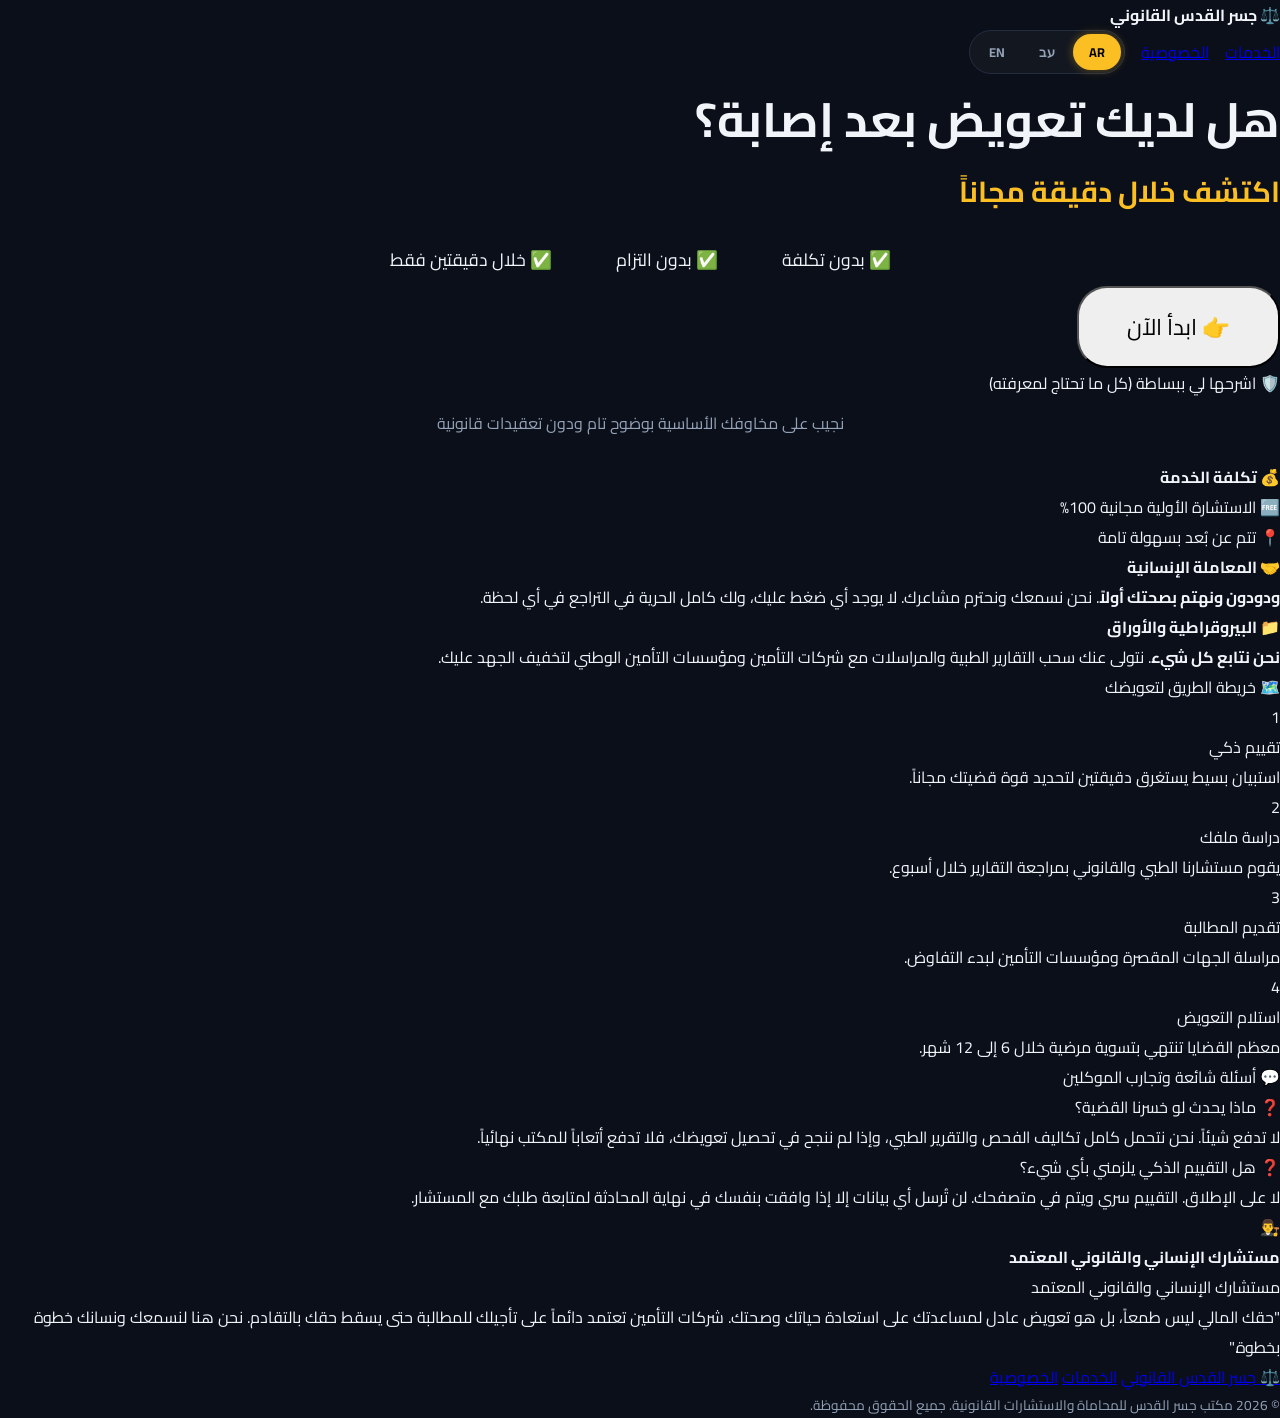
==== client_intake.html @ dfe9c5a7 "first commit" ====
<!DOCTYPE html>
<html lang="ar" dir="rtl">
<head>
    <meta charset="UTF-8">
    <meta name="viewport" content="width=device-width, initial-scale=1.0">
    <meta name="google" content="notranslate">
    <title>جسر القدس القانوني - استشارة أولية عن بعد</title>
    <link rel="stylesheet" href="src/styles/main.css">
    <link rel="stylesheet" href="src/styles/chat.css">
    <link rel="stylesheet" href="src/styles/notification.css">
</head>
<body>

    <!-- Landing Page (Public Website) -->
    <div id="landingPage" class="landing-page">
        <!-- Top Navbar -->
        <nav class="navbar">
            <div class="logo" id="logoLink" style="cursor: pointer; font-weight: 700;">⚖️ جسر القدس القانوني</div>
            <div class="nav-links" style="display: flex; align-items: center; gap: 16px;">
                <a href="#" id="linkServices">الخدمات</a>
                <a href="#" id="linkPrivacy">الخصوصية</a>
                <div class="lang-switcher-capsule" id="langSelectorLanding">
                    <button class="lang-btn" data-lang="ar">AR</button>
                    <button class="lang-btn" data-lang="he">עב</button>
                    <button class="lang-btn" data-lang="en">EN</button>
                </div>
            </div>
        </nav>

        <!-- Hero Section -->
        <header class="hero-section">
            <h1 class="hero-title" id="heroTitle" style="font-size: 3rem;">هل لديك تعويض بعد إصابة؟</h1>
            <p class="hero-subtitle" id="heroSubtitle" style="font-size: 1.8rem; color: var(--accent-gold); font-weight: 700;">اكتشف خلال دقيقة مجاناً</p>
            
            <div class="trust-badges" style="display: flex; flex-direction: row; justify-content: center; gap: 16px; margin-top: 15px; flex-wrap: wrap;">
                <span class="trust-badge" id="badge1" style="font-size: 1.1rem; padding: 10px 24px;">✅ بدون تكلفة</span>
                <span class="trust-badge" id="badge2" style="font-size: 1.1rem; padding: 10px 24px;">✅ بدون التزام</span>
                <span class="trust-badge" id="badge3" style="font-size: 1.1rem; padding: 10px 24px;">✅ خلال دقيقتين فقط</span>
            </div>

            <button class="btn-hero-cta" id="startBtn" style="font-size: 1.4rem; padding: 18px 48px; border-radius: 30px;">👉 ابدأ الآن</button>
        </header>

        <!-- Explain it Simply Section (اشرحها لي ببساطة) -->
        <section class="simple-explain-section">
            <div class="roadmap-title" id="explainTitle" style="margin-bottom: 10px;">🛡️ اشرحها لي ببساطة (كل ما تحتاج لمعرفته)</div>
            <p id="explainSub" style="text-align: center; color: var(--text-secondary); margin-bottom: 24px;">نجيب على مخاوفك الأساسية بوضوح تام ودون تعقيدات قانونية</p>
            <div class="simple-explain-container">
                <div class="simple-explain-card">
                    <h4 id="costTitle">💰 تكلفة الخدمة</h4>
                    <p id="costText">🆓 الاستشارة الأولية مجانية 100%<br>📍 تتم عن بُعد بسهولة تامة</p>
                </div>
                <div class="simple-explain-card">
                    <h4 id="humanTitle">🤝 المعاملة الإنسانية</h4>
                    <p id="humanText"><strong>ودودون ونهتم بصحتك أولاً</strong>. نحن نسمعك ونحترم مشاعرك. لا يوجد أي ضغط عليك، ولك كامل الحرية في التراجع في أي لحظة.</p>
                </div>
                <div class="simple-explain-card">
                    <h4 id="paperTitle">📁 البيروقراطية والأوراق</h4>
                    <p id="paperText"><strong>نحن نتابع كل شيء</strong>. نتولى عنك سحب التقارير الطبية والمراسلات مع شركات التأمين ومؤسسات التأمين الوطني لتخفيف الجهد عليك.</p>
                </div>
            </div>
        </section>

        <!-- Visual Timeline Roadmap -->
        <section class="roadmap-section">
            <div class="roadmap-title" id="roadmapSectionTitle">🗺️ خريطة الطريق لتعويضك</div>
            <div class="roadmap-timeline">
                <div class="roadmap-step active">
                    <div class="step-number">1</div>
                    <div class="step-label" id="step1Label">تقييم ذكي</div>
                    <div class="step-desc" id="step1Desc">استبيان بسيط يستغرق دقيقتين لتحديد قوة قضيتك مجاناً.</div>
                </div>
                <div class="roadmap-step">
                    <div class="step-number">2</div>
                    <div class="step-label" id="step2Label">دراسة ملفك</div>
                    <div class="step-desc" id="step2Desc">يقوم مستشارنا الطبي والقانوني بمراجعة التقارير خلال أسبوع.</div>
                </div>
                <div class="roadmap-step">
                    <div class="step-number">3</div>
                    <div class="step-label" id="step3Label">تقديم المطالبة</div>
                    <div class="step-desc" id="step3Desc">مراسلة الجهات المقصرة ومؤسسات التأمين لبدء التفاوض.</div>
                </div>
                <div class="roadmap-step">
                    <div class="step-number">4</div>
                    <div class="step-label" id="step4Label">استلام التعويض</div>
                    <div class="step-desc" id="step4Desc">معظم القضايا تنتهي بتسوية مرضية خلال 6 إلى 12 شهر.</div>
                </div>
            </div>
        </section>

        <!-- Trust FAQs & Reviews -->
        <section class="faq-section">
            <div class="roadmap-title" id="faqTitle">💬 الأسئلة الشائعة وتجارب الموكلين</div>
            <div class="faq-grid">
                <div class="faq-card">
                    <div class="faq-question" id="faq1Q">❓ ماذا يحدث لو خسرنا المطالبة بالتعويض؟</div>
                    <div class="faq-answer" id="faq1A">لا تدفع أي شيء. نحن نتحمل كامل أتعاب المتابعة والبحث، وإذا لم ننجح في تحصيل التعويض، فلن تدفع أي أتعاب للمكتب نهائياً.</div>
                </div>
                <div class="faq-card">
                    <div class="faq-question" id="faq2Q">❓ هل التقييم الذكي يلزمني بأي شيء؟</div>
                    <div class="faq-answer" id="faq2A">أبداً. التقييم سري تماماً ويتم على متصفحك. لن تتم مشاركة أي معلومة إلا إذا اخترت بنفسك في نهاية المطاف إرسالها ومتابعة العمل معنا.</div>
                </div>
            </div>

            <!-- Lawyer Bio / Human Safety card -->
            <div class="lawyer-bio-card">
                <div class="lawyer-avatar">👨‍⚖️</div>
                <div class="lawyer-info">
                    <h4 id="bioTitle">مكتب جسر القدس القانوني</h4>
                    <div class="title" id="bioSubtitle">مستشارك الإنساني والقانوني المعتمد</div>
                    <p class="lawyer-quote" id="bioQuote">"حقك المالي ليس طمعاً، بل هو تعويض عادل لمساعدتك على استعادة حياتك وصحتك. شركات التأمين تعتمد دائماً على تأجيلك للمطالبة حتى يسقط حقك بالتقادم. نحن هنا لنسمعك ونسانك خطوة بخطوة."</p>
                </div>
            </div>
        </section>

        <!-- Landing Page Footer -->
        <footer class="landing-footer">
            <div class="footer-links">
                <a href="#" id="footerLogo">⚖️ جسر القدس القانوني</a>
                <a href="#" id="footerServices">الخدمات</a>
                <a href="#" id="footerPrivacy">الخصوصية</a>
            </div>
            <p style="color: var(--text-secondary); font-size: 0.85rem;" id="footerCopyright">© 2026 مكتب جسر القدس للمحاماة والاستشارات القانونية. جميع الحقوق محفوظة.</p>
        </footer>
    </div>

    <!-- Chat App Container (Hidden by default) -->
    <div id="chatApp" class="chat-app" style="display: none;">
        <div class="app-container">
            <!-- Header -->
            <header class="app-header">
                <button class="btn-back" id="backToHomeBtn">⬅️ رجوع</button>
                <div class="brand-title" id="chatBrandTitle">
                    ⚖️ جسر القدس
                </div>
                <div style="display: flex; align-items: center; gap: 8px;">
                    <span class="badge" id="chatBadge">استشارة أولية مجانية</span>
                </div>
            </header>

            <!-- Progress Bar Tracker -->
            <div style="padding: 0 24px;">
                <div class="progress-container">
                    <div class="progress-bar-fill" id="progressBarFill"></div>
                </div>
            </div>

            <!-- Chat Area -->
            <main class="chat-area" id="chatArea">
                <!-- Messages will be dynamically added here by client_intake.js -->
            </main>

            <!-- Footer / Input Actions Area -->
            <footer class="app-footer" id="appFooter">
                <!-- Dynamic choice buttons and inputs will appear here -->
            </footer>
        </div>
    </div>

    <!-- Services Modal -->
    <div class="modal-overlay" id="servicesModal">
        <div class="modal-content">
            <button class="close-btn" id="closeServicesBtn">&times;</button>
            <h2 style="color: var(--accent-gold); margin-bottom: 20px; font-size: 1.5rem;" id="servicesModalTitle">⚖️ خدمات مكتب القدس للمحاماة</h2>
            <div style="line-height: 1.6; font-size: 0.95rem; display: flex; flex-direction: column; gap: 12px; color: var(--text-primary);" id="servicesModalContent">
                <p>📍 **مكتب رسمي معتمد في مدينة القدس** يقدم خدمات الدفاع والمطالبة القانونية لشرائح المجتمع المقدسي:</p>
                <p>🔹 **حوادث السير والطرق:** تحصيل أقصى تعويضات مالية ممكنة للمصابين طبقاً لقانون التعويضات.</p>
                <p>🔹 **إصابات العمل بالمصانع والورش:** مراجعة القضايا أمام مؤسسة التأمين الوطني (بيطוח לאומי) وتثبيت نسب العجز الطبي.</p>
                <p>🔹 **الاستشارات الطبية-القانونية:** مراجعة التقارير الطبية للموكلين عبر أطباء المكتب المعتمدين لتجهيز ملف دعوى متكامل وقوي.</p>
            </div>
        </div>
    </div>

    <!-- Privacy Modal -->
    <div class="modal-overlay" id="privacyModal">
        <div class="modal-content">
            <button class="close-btn" id="closePrivacyBtn">&times;</button>
            <h2 style="color: var(--accent-gold); margin-bottom: 20px; font-size: 1.5rem;" id="privacyModalTitle">🔒 التزام السرية وحماية الخصوصية</h2>
            <div style="line-height: 1.6; font-size: 0.95rem; display: flex; flex-direction: column; gap: 12px; color: var(--text-primary);" id="privacyModalContent">
                <p>نحن في مكتب القدس نلتزم بأعلى درجات السرية المهنية لحماية حقوق موكلينا المصابين:</p>
                <p>🔐 **حفظ البيانات محلياً:** إجاباتك وتعليقاتك أثناء المحادثة تُخزن مؤقتاً وبشكل آمن على متصفحك وجهازك فقط.</p>
                <p>🛡️ **التحكم المطلق لك:** لن يتم إرسال أي معلومة أو ملف للمكتب بدون ضغطك الصريح على زر الموافقة في نهاية الدردشة.</p>
                <p>❌ **حق تدمير البيانات:** إذا اخترت عدم إرسال الطلب وإغلاق الشات، يتم مسح وتدمير كافة بيانات الجلسة فوراً دون الإبقاء على أي أثر لها.</p>
            </div>
        </div>
    </div>

    <script type="module" src="src/js/client_app.js?v=1.0.0"></script>
</body>
</html>
---- src/styles/main.css ----
@import url('https://fonts.googleapis.com/css2?family=Cairo:wght@300;400;600;700&family=Outfit:wght@300;400;600;700&display=swap');

:root {
    --bg-dark: #0b0f19;
    --card-bg: #151c2c;
    --card-border: #232d42;
    --text-primary: #f1f5f9;
    --text-secondary: #94a3b8;
    --accent-gold: #fbbf24;
    --accent-hover: #f59e0b;
    --chat-user-bg: #2563eb;
    --chat-bot-bg: #1e293b;
    --shadow-sm: 0 2px 8px rgba(0, 0, 0, 0.15);
    --shadow-md: 0 8px 24px rgba(0, 0, 0, 0.3);
}

* {
    box-sizing: border-box;
    margin: 0;
    padding: 0;
    font-family: 'Cairo', 'Outfit', sans-serif;
}

body {
    background-color: var(--bg-dark);
    color: var(--text-primary);
    min-height: 100vh;
}

/* Scrollbars */
::-webkit-scrollbar {
    width: 6px;
    height: 6px;
}
::-webkit-scrollbar-track {
    background: var(--bg-dark);
}
::-webkit-scrollbar-thumb {
    background: var(--card-border);
    border-radius: 4px;
}
::-webkit-scrollbar-thumb:hover {
    background: var(--accent-gold);
}

/* Main Container */
.app-container {
    width: 100%;
    max-width: 600px;
    height: 90vh;
    display: flex;
    flex-direction: column;
    background-color: var(--card-bg);
    border: 1px solid var(--card-border);
    border-radius: 16px;
    box-shadow: var(--shadow-md);
    overflow: hidden;
}

.app-header {
    background-color: var(--card-bg);
    border-bottom: 1px solid var(--card-border);
    padding: 16px 24px;
    display: flex;
    align-items: center;
    justify-content: space-between;
}

.brand-title {
    font-size: 1.25rem;
    font-weight: 700;
    color: var(--text-primary);
    display: flex;
    align-items: center;
    gap: 8px;
}

.brand-subtitle {
    font-size: 0.8rem;
    color: var(--accent-gold);
    font-weight: 600;
}

/* Forms controls */
.form-control {
    background-color: rgba(255, 255, 255, 0.02);
    border: 1px solid var(--card-border);
    color: var(--text-primary);
    padding: 12px 16px;
    border-radius: 8px;
    font-size: 0.95rem;
    outline: none;
    transition: all 0.2s;
}

.form-control:focus {
    border-color: var(--accent-gold);
    background-color: rgba(255, 255, 255, 0.04);
}

.btn-primary {
    background: var(--accent-gold);
    color: #000;
    border: none;
    padding: 12px 24px;
    font-weight: 700;
    border-radius: 8px;
    cursor: pointer;
    font-size: 0.95rem;
    transition: all 0.2s;
    display: flex;
    align-items: center;
    justify-content: center;
    gap: 8px;
}

.btn-primary:hover {
    background: var(--accent-hover);
    box-shadow: 0 0 14px rgba(251, 191, 36, 0.45);
}

.btn-primary:disabled {
    opacity: 0.5;
    cursor: not-allowed;
}

/* Modals overlays */
.modal-overlay {
    position: fixed;
    top: 0;
    left: 0;
    width: 100vw;
    height: 100vh;
    background-color: rgba(11, 15, 25, 0.85);
    backdrop-filter: blur(8px);
    display: flex;
    justify-content: center;
    align-items: center;
    opacity: 0;
    pointer-events: none;
    z-index: 1000;
    transition: opacity 0.3s ease;
}

.modal-overlay.active {
    opacity: 1;
    pointer-events: all;
}

.modal-content {
    background-color: var(--card-bg);
    border: 1px solid var(--card-border);
    border-radius: 16px;
    padding: 32px;
    max-width: 600px;
    width: 90%;
    max-height: 85vh;
    overflow-y: auto;
    position: relative;
    box-shadow: var(--shadow-md);
    animation: scaleUp 0.3s cubic-bezier(0.34, 1.56, 0.64, 1);
}

@keyframes scaleUp {
    from { transform: scale(0.9); }
    to { transform: scale(1); }
}

.close-btn {
    position: absolute;
    top: 16px;
    right: 16px;
    background: none;
    border: none;
    color: var(--text-secondary);
    font-size: 1.5rem;
    cursor: pointer;
    transition: color 0.2s;
}

.close-btn:hover {
    color: #ef4444;
}

/* Dashboard Layout */
.dashboard-layout {
    display: flex;
    min-height: 100vh;
}

.sidebar {
    width: 280px;
    background-color: var(--card-bg);
    border-left: 1px solid var(--card-border);
    border-right: 1px solid var(--card-border);
    padding: 32px 24px;
    display: flex;
    flex-direction: column;
    justify-content: space-between;
}

.sidebar-title {
    font-size: 1.5rem;
    font-weight: 700;
    color: var(--text-primary);
    margin-bottom: 32px;
    display: flex;
    align-items: center;
    gap: 8px;
}

.sidebar-nav {
    display: flex;
    flex-direction: column;
    gap: 12px;
}

.nav-item {
    color: var(--text-secondary);
    text-decoration: none;
    padding: 12px 16px;
    border-radius: 8px;
    font-weight: 600;
    transition: all 0.2s;
    display: flex;
    align-items: center;
    justify-content: space-between;
}

.nav-item:hover, .nav-item.active {
    color: var(--accent-gold);
    background-color: rgba(251, 191, 36, 0.05);
}

.main-content {
    flex: 1;
    padding: 48px;
    overflow-y: auto;
}

.dashboard-title {
    font-size: 2rem;
    font-weight: 700;
    margin-bottom: 32px;
}

/* Table styling */
.table-container {
    width: 100%;
    overflow-x: auto;
    background-color: var(--card-bg);
    border: 1px solid var(--card-border);
    border-radius: 12px;
    box-shadow: var(--shadow-sm);
}

.leads-table {
    width: 100%;
    border-collapse: collapse;
    text-align: right;
}

.leads-table th, .leads-table td {
    padding: 16px 24px;
    border-bottom: 1px solid var(--card-border);
}

.leads-table th {
    background-color: rgba(255, 255, 255, 0.01);
    color: var(--text-secondary);
    font-weight: 600;
}

.leads-table tr:hover {
    background-color: rgba(255, 255, 255, 0.01);
}

.btn-table-action {
    background: transparent;
    border: 1px solid var(--accent-gold);
    color: var(--accent-gold) !important;
    padding: 6px 14px;
    border-radius: 6px;
    cursor: pointer;
    font-weight: 600;
    font-size: 0.85rem;
    transition: all 0.2s;
}

.btn-table-action:hover {
    background: var(--accent-gold);
    color: #000 !important;
}

.feature-card {
    background: var(--card-bg);
    border: 1px solid var(--card-border);
    border-radius: 16px;
    padding: 30px;
}

/* Language Swapper Capsule */
.lang-switcher-capsule {
    display: flex;
    background: rgba(255, 255, 255, 0.03);
    border: 1px solid var(--card-border);
    border-radius: 30px;
    padding: 3px;
    gap: 2px;
}

.lang-btn {
    background: transparent;
    border: none;
    color: var(--text-secondary);
    padding: 6px 16px;
    border-radius: 20px;
    cursor: pointer;
    font-weight: 700;
    font-size: 0.8rem;
    transition: all 0.2s;
}

.lang-btn:hover {
    color: var(--text-primary);
    background: rgba(255, 255, 255, 0.02);
}

.lang-btn.active {
    background: var(--accent-gold);
    color: #000 !important;
    box-shadow: 0 0 10px rgba(251, 191, 36, 0.35);
}
---- src/styles/chat.css ----
/* Chat Area & Messages Layout */
.chat-area {
    flex: 1;
    padding: 24px;
    overflow-y: auto;
    display: flex;
    flex-direction: column;
    gap: 16px;
}

.message {
    max-width: 85%;
    display: flex;
    flex-direction: column;
    gap: 6px;
    animation: fadeInMsg 0.3s ease-out;
}

@keyframes fadeInMsg {
    from { opacity: 0; transform: translateY(10px); }
    to { opacity: 1; transform: translateY(0); }
}

.message.bot {
    align-self: flex-start;
}

.message.user {
    align-self: flex-end;
}

.msg-bubble {
    padding: 12px 16px;
    border-radius: 14px;
    font-size: 0.95rem;
    line-height: 1.6;
}

.bot .msg-bubble {
    background-color: var(--chat-bot-bg);
    border: 1px solid var(--card-border);
    color: var(--text-primary);
    border-top-right-radius: 2px;
}

.user .msg-bubble {
    background-color: var(--chat-user-bg);
    color: var(--text-primary);
    border-top-left-radius: 2px;
}

.msg-time {
    font-size: 0.7rem;
    color: var(--text-secondary);
    align-self: flex-end;
    margin-top: 2px;
}

/* Choice Buttons */
.choices-container {
    display: flex;
    flex-wrap: wrap;
    gap: 10px;
    margin-top: 8px;
    width: 100%;
}

.btn-choice {
    background-color: rgba(255, 255, 255, 0.03);
    border: 1px solid var(--card-border);
    color: var(--text-primary);
    padding: 12px 20px;
    border-radius: 10px;
    cursor: pointer;
    font-size: 0.9rem;
    font-weight: 600;
    transition: all 0.25s ease;
    text-align: inherit;
}

.btn-choice:hover {
    border-color: var(--accent-gold);
    background-color: rgba(251, 191, 36, 0.05);
    transform: translateY(-2px);
}

.btn-choice:disabled {
    opacity: 0.6;
    cursor: not-allowed;
    transform: none;
}

.btn-choice.active {
    background-color: var(--accent-gold);
    color: #000000 !important;
    border-color: var(--accent-gold);
}

/* Summary Box inside Intake */
.summary-box {
    background-color: rgba(255, 255, 255, 0.02);
    border: 1px dashed var(--accent-gold);
    border-radius: 12px;
    padding: 16px;
    margin-top: 10px;
    display: flex;
    flex-direction: column;
    gap: 10px;
}

.summary-title {
    font-weight: 700;
    color: var(--accent-gold);
    font-size: 1rem;
    border-bottom: 1px solid rgba(197, 168, 128, 0.2);
    padding-bottom: 8px;
}

.summary-item {
    font-size: 0.9rem;
    color: var(--text-primary);
    display: flex;
    gap: 8px;
}

.summary-item strong {
    color: var(--text-secondary);
}

/* Form Container inside Chat Footer */
.intake-form {
    display: flex;
    flex-direction: column;
    gap: 12px;
    width: 100%;
}

.app-footer {
    background-color: var(--card-bg);
    border-top: 1px solid var(--card-border);
    padding: 16px 24px;
    display: flex;
    align-items: center;
}

/* Microphone Speech trigger button */
.btn-mic {
    transition: all 0.2s;
}
.btn-mic:hover {
    transform: scale(1.1);
    box-shadow: 0 0 10px rgba(239, 68, 68, 0.4);
}

/* Progress Bar */
.progress-bar-container {
    width: 100%;
    height: 4px;
    background-color: var(--card-border);
}

.progress-bar-fill {
    height: 100%;
    width: 0%;
    background: var(--accent-gold);
    box-shadow: 0 0 8px var(--accent-gold);
    transition: width 0.4s ease-out;
}
---- src/styles/notification.css ----
/* Confetti Canvas & Success Celebration Overlay */
.celebration-canvas {
    position: fixed;
    top: 0;
    left: 0;
    width: 100vw;
    height: 100vh;
    z-index: 99998;
    pointer-events: none;
}

.success-celebration-toast {
    position: fixed;
    top: 50%;
    left: 50%;
    transform: translate(-50%, -50%) scale(0.9);
    background: rgba(15, 23, 42, 0.95);
    border: 1px solid var(--accent-gold);
    box-shadow: 0 10px 40px rgba(0, 0, 0, 0.65), 0 0 24px rgba(251, 191, 36, 0.25);
    border-radius: 16px;
    padding: 28px 48px;
    color: var(--text-primary);
    font-size: 1.5rem;
    font-weight: 700;
    z-index: 99999;
    display: flex;
    flex-direction: column;
    align-items: center;
    gap: 16px;
    opacity: 0;
    transition: all 0.35s cubic-bezier(0.34, 1.56, 0.64, 1);
    pointer-events: none;
    backdrop-filter: blur(12px);
    border-left: 5px solid var(--accent-gold);
}

.success-celebration-toast.show {
    opacity: 1;
    transform: translate(-50%, -50%) scale(1);
}

/* Red Count badge next to Leads sidebar navigation */
.leads-count-badge {
    background-color: #ef4444;
    color: white !important;
    font-size: 0.75rem;
    font-weight: 700;
    padding: 2px 8px;
    border-radius: 20px;
    margin-right: 8px;
    margin-left: 8px;
    display: inline-block;
    min-width: 18px;
    text-align: center;
    box-shadow: 0 0 10px rgba(239, 68, 68, 0.65);
    border: 1px solid rgba(255, 255, 255, 0.1);
}

/* Animations */
@keyframes bounce {
    0% { transform: translateY(0); }
    100% { transform: translateY(-10px); }
}

@keyframes spin {
    to { transform: rotate(360deg); }
}

.spinner {
    display: inline-block;
    width: 12px;
    height: 12px;
    border: 2px solid var(--bg-dark);
    border-radius: 50%;
    border-top-color: transparent;
    animation: spin 0.6s linear infinite;
}
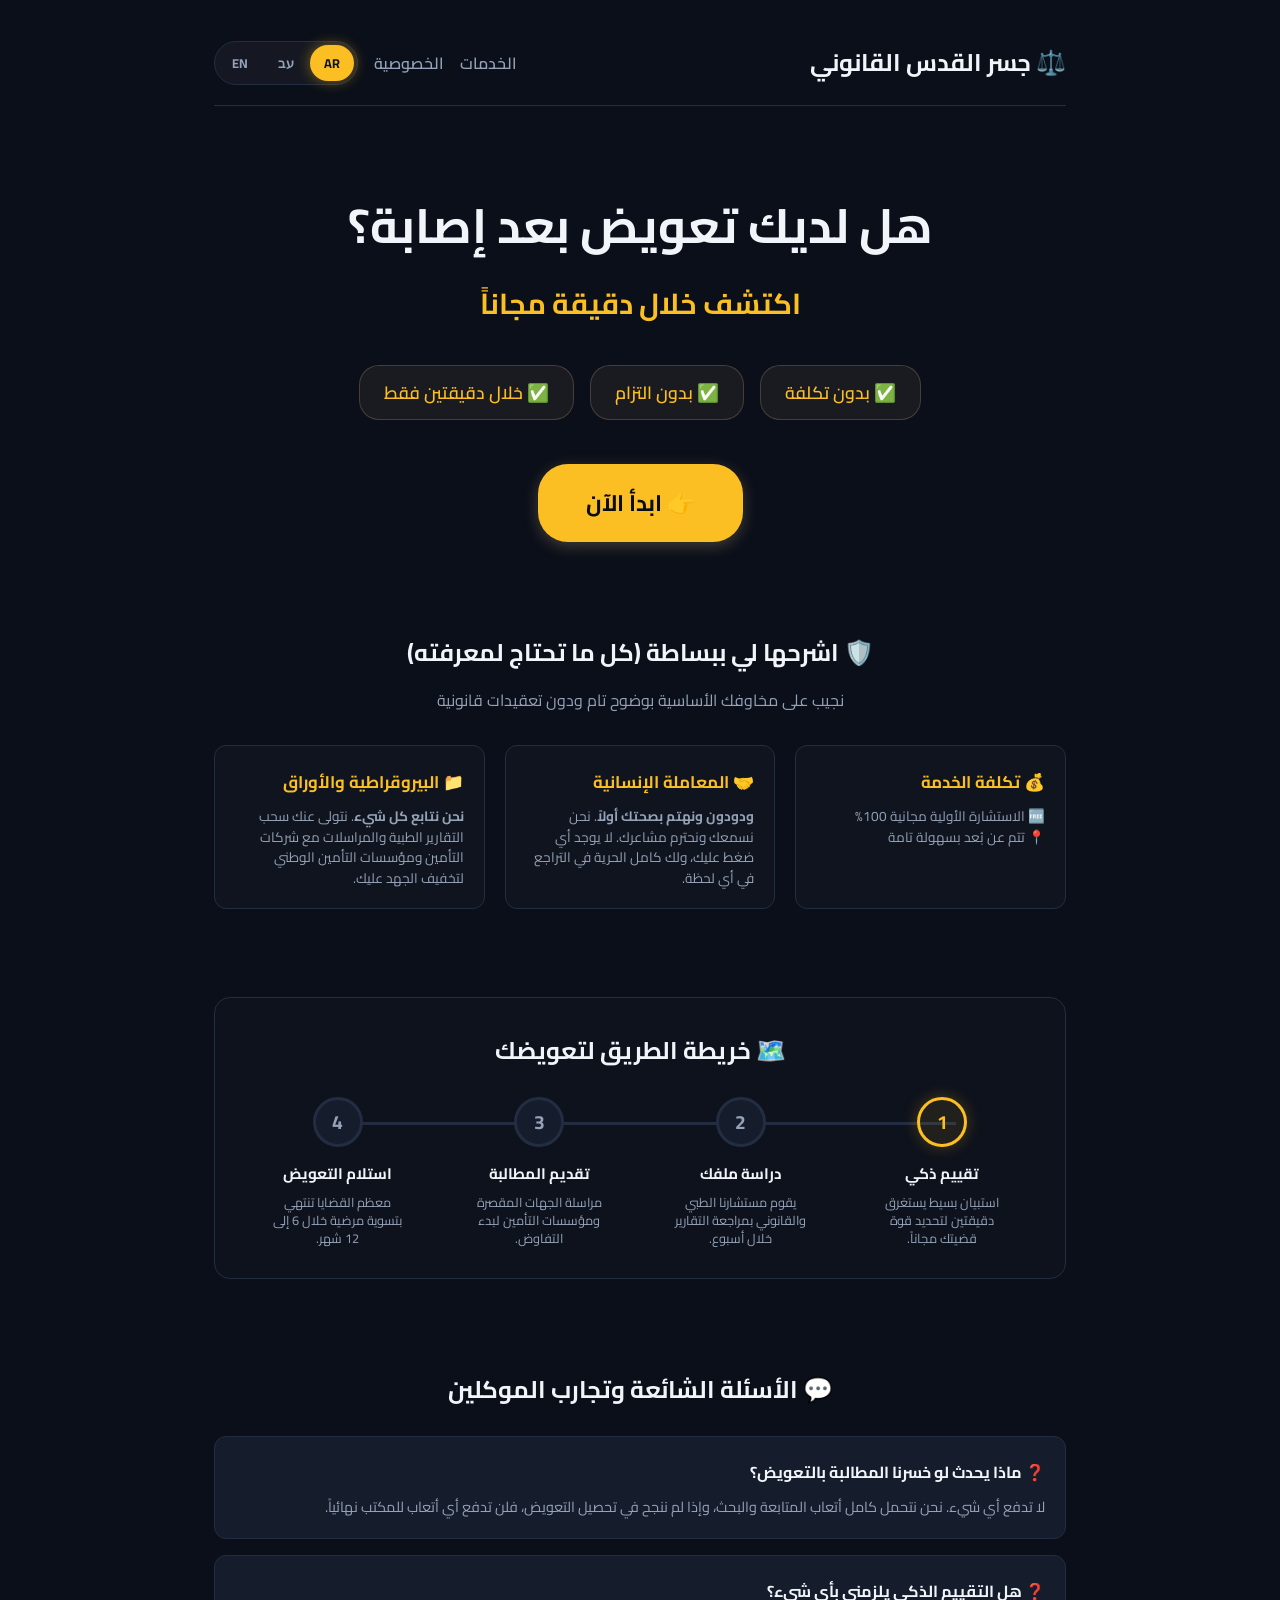
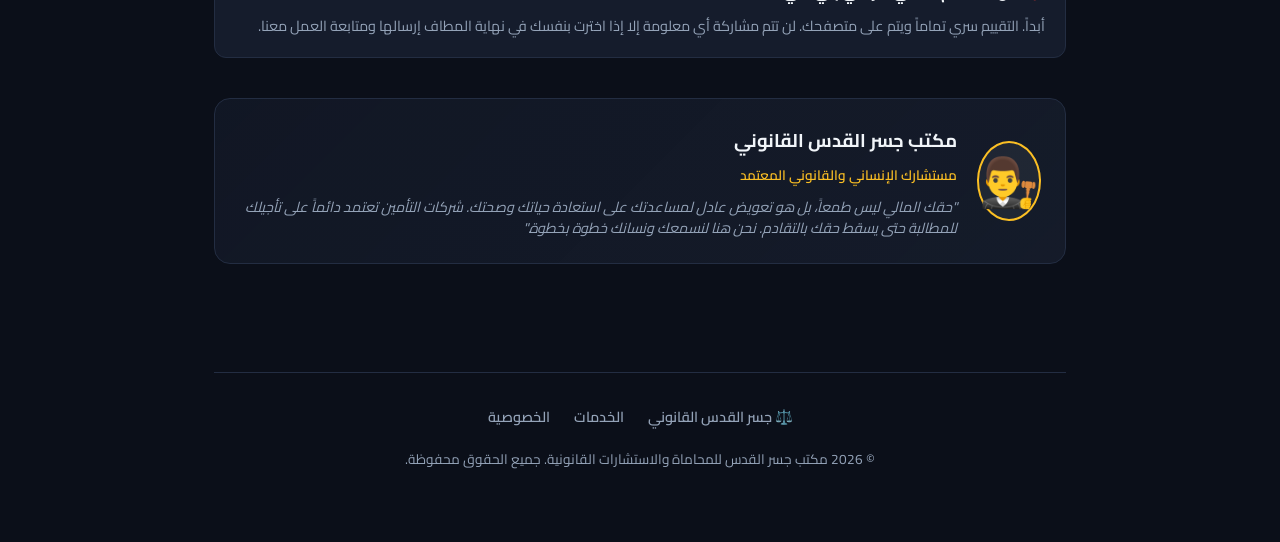
==== commit 6e6cd5cc: "Unified stable version of July 2 before new feature" ====
--- a/client_intake.html
+++ b/client_intake.html
@@ -5,9 +5,7 @@
     <meta name="viewport" content="width=device-width, initial-scale=1.0">
     <meta name="google" content="notranslate">
     <title>جسر القدس القانوني - استشارة أولية عن بعد</title>
-    <link rel="stylesheet" href="src/styles/main.css">
-    <link rel="stylesheet" href="src/styles/chat.css">
-    <link rel="stylesheet" href="src/styles/notification.css">
+    <link rel="stylesheet" href="styles.css?v=1.0.6">
 </head>
 <body>
 
@@ -93,8 +91,8 @@
             <div class="roadmap-title" id="faqTitle">💬 الأسئلة الشائعة وتجارب الموكلين</div>
             <div class="faq-grid">
                 <div class="faq-card">
-                    <div class="faq-question" id="faq1Q">❓ ماذا يحدث لو خسرنا المطالبة بالتعويض؟</div>
-                    <div class="faq-answer" id="faq1A">لا تدفع أي شيء. نحن نتحمل كامل أتعاب المتابعة والبحث، وإذا لم ننجح في تحصيل التعويض، فلن تدفع أي أتعاب للمكتب نهائياً.</div>
+                    <div class="faq-question" id="faq1Q">❓ كيف يتم تحديد قيمة التعويض المالي؟</div>
+                    <div class="faq-answer" id="faq1A">تعتمد القيمة على طبيعة الحادث، التقارير الطبية، ونسبة العجز المقدرة من الجهات المختصة مثل التأمين الوطني.</div>
                 </div>
                 <div class="faq-card">
                     <div class="faq-question" id="faq2Q">❓ هل التقييم الذكي يلزمني بأي شيء؟</div>
@@ -185,6 +183,6 @@
         </div>
     </div>
 
-    <script type="module" src="src/js/client_app.js?v=1.0.0"></script>
+    <script src="client_intake.js?v=1.0.6"></script>
 </body>
 </html>
--- a/styles.css
+++ b/styles.css
@@ -0,0 +1,1101 @@
+@import url('https://fonts.googleapis.com/css2?family=Cairo:wght@300;400;600;700&family=Outfit:wght@300;400;600;700&display=swap');
+
+:root {
+    --bg-dark: #0b0f19;
+    --card-bg: #151c2c;
+    --card-border: #232d42;
+    --text-primary: #f1f5f9;
+    --text-secondary: #94a3b8;
+    --accent-gold: #fbbf24;
+    --accent-hover: #f59e0b;
+    --chat-user-bg: #2563eb;
+    --chat-bot-bg: #1e293b;
+    --shadow-sm: 0 2px 8px rgba(0, 0, 0, 0.15);
+    --shadow-md: 0 8px 24px rgba(0, 0, 0, 0.3);
+}
+
+* {
+    box-sizing: border-box;
+    margin: 0;
+    padding: 0;
+    font-family: 'Cairo', 'Outfit', sans-serif;
+}
+
+body {
+    background-color: var(--bg-dark);
+    color: var(--text-primary);
+    min-height: 100vh;
+    display: flex;
+    justify-content: center;
+    align-items: center;
+}
+
+/* Container & Cards */
+.app-container {
+    width: 100%;
+    max-width: 600px;
+    height: 90vh;
+    display: flex;
+    flex-direction: column;
+    background-color: var(--card-bg);
+    border: 1px solid var(--card-border);
+    border-radius: 16px;
+    box-shadow: var(--shadow-md);
+    overflow: hidden;
+}
+
+/* Header */
+.app-header {
+    background-color: var(--card-bg);
+    border-bottom: 1px solid var(--card-border);
+    padding: 16px 24px;
+    display: flex;
+    align-items: center;
+    justify-content: space-between;
+}
+
+.brand-title {
+    font-size: 1.25rem;
+    font-weight: 700;
+    color: var(--text-primary);
+    display: flex;
+    align-items: center;
+    gap: 8px;
+}
+
+.brand-subtitle {
+    font-size: 0.8rem;
+    color: var(--accent-gold);
+    font-weight: 600;
+}
+
+.badge {
+    background-color: rgba(197, 168, 128, 0.15);
+    color: var(--accent-gold);
+    padding: 4px 10px;
+    border-radius: 12px;
+    font-size: 0.75rem;
+    font-weight: 600;
+    border: 1px solid rgba(197, 168, 128, 0.3);
+}
+
+/* Chat Area */
+.chat-area {
+    flex: 1;
+    padding: 24px;
+    overflow-y: auto;
+    display: flex;
+    flex-direction: column;
+    gap: 16px;
+}
+
+/* Message Bubbles */
+.message {
+    max-width: 80%;
+    display: flex;
+    flex-direction: column;
+    gap: 6px;
+    animation: fadeIn 0.3s ease-in-out;
+}
+
+.message.bot {
+    align-self: flex-start;
+}
+
+.message.user {
+    align-self: flex-end;
+}
+
+.msg-bubble {
+    padding: 12px 16px;
+    border-radius: 12px;
+    font-size: 0.95rem;
+    line-height: 1.6;
+}
+
+.bot .msg-bubble {
+    background-color: var(--chat-bot-bg);
+    border: 1px solid var(--card-border);
+    color: var(--text-primary);
+    border-top-right-radius: 2px;
+}
+
+.user .msg-bubble {
+    background-color: var(--chat-user-bg);
+    color: var(--text-primary);
+    border-top-left-radius: 2px;
+}
+
+.msg-time {
+    font-size: 0.7rem;
+    color: var(--text-secondary);
+    align-self: flex-end;
+}
+
+/* Choice Buttons */
+.choices-container {
+    display: flex;
+    flex-wrap: wrap;
+    gap: 10px;
+    margin-top: 8px;
+}
+
+.btn-choice {
+    background-color: rgba(255, 255, 255, 0.03);
+    border: 1px solid var(--card-border);
+    color: var(--text-primary);
+    padding: 10px 18px;
+    border-radius: 8px;
+    cursor: pointer;
+    font-size: 0.9rem;
+    font-weight: 600;
+    transition: all 0.2s ease;
+}
+
+.btn-choice:hover {
+    border-color: var(--accent-gold);
+    background-color: rgba(197, 168, 128, 0.05);
+}
+
+.btn-choice.active {
+    background-color: var(--accent-gold);
+    color: #000000;
+    border-color: var(--accent-gold);
+}
+
+/* Summary Box */
+.summary-box {
+    background-color: rgba(255, 255, 255, 0.02);
+    border: 1px dashed var(--accent-gold);
+    border-radius: 12px;
+    padding: 16px;
+    margin-top: 10px;
+    display: flex;
+    flex-direction: column;
+    gap: 10px;
+}
+
+.summary-title {
+    font-weight: 700;
+    color: var(--accent-gold);
+    font-size: 1rem;
+    border-bottom: 1px solid rgba(197, 168, 128, 0.2);
+    padding-bottom: 8px;
+}
+
+.summary-item {
+    font-size: 0.9rem;
+    color: var(--text-primary);
+    display: flex;
+    gap: 8px;
+}
+
+.summary-item strong {
+    color: var(--text-secondary);
+}
+
+/* Form Container inside Chat */
+.intake-form {
+    display: flex;
+    flex-direction: column;
+    gap: 12px;
+    margin-top: 8px;
+    width: 100%;
+}
+
+.form-group {
+    display: flex;
+    flex-direction: column;
+    gap: 6px;
+}
+
+.form-group label {
+    font-size: 0.85rem;
+    color: var(--text-secondary);
+}
+
+.form-control {
+    background-color: rgba(255, 255, 255, 0.03);
+    border: 1px solid var(--card-border);
+    color: var(--text-primary);
+    padding: 12px;
+    border-radius: 8px;
+    font-size: 0.95rem;
+}
+
+.form-control:focus {
+    outline: none;
+    border-color: var(--accent-gold);
+}
+
+/* Footer / Input Area */
+.app-footer {
+    padding: 16px 24px;
+    border-top: 1px solid var(--card-border);
+    display: flex;
+    flex-direction: column;
+    gap: 10px;
+    background-color: var(--card-bg);
+}
+
+.action-row {
+    display: flex;
+    gap: 10px;
+    justify-content: flex-end;
+}
+
+.btn-primary {
+    background-color: var(--accent-gold);
+    color: #000000;
+    border: none;
+    padding: 12px 24px;
+    border-radius: 8px;
+    font-weight: 700;
+    cursor: pointer;
+    transition: background-color 0.2s;
+}
+
+.btn-primary:hover {
+    background-color: var(--accent-hover);
+}
+
+.btn-secondary {
+    background-color: transparent;
+    border: 1px solid var(--card-border);
+    color: var(--text-secondary);
+    padding: 12px 24px;
+    border-radius: 8px;
+    font-weight: 700;
+    cursor: pointer;
+    transition: all 0.2s;
+}
+
+.btn-secondary:hover {
+    border-color: var(--accent-gold);
+    color: var(--text-primary);
+}
+
+/* File Upload Button */
+.upload-btn-wrapper {
+    position: relative;
+    overflow: hidden;
+    display: inline-block;
+}
+
+.btn-upload {
+    border: 1px dashed var(--card-border);
+    color: var(--text-secondary);
+    background-color: rgba(255, 255, 255, 0.01);
+    padding: 10px;
+    border-radius: 8px;
+    font-size: 0.85rem;
+    font-weight: bold;
+    cursor: pointer;
+    display: flex;
+    align-items: center;
+    gap: 6px;
+    justify-content: center;
+}
+
+.upload-btn-wrapper input[type=file] {
+    font-size: 100px;
+    position: absolute;
+    left: 0;
+    top: 0;
+    opacity: 0;
+}
+
+/* LAWYER DASHBOARD STYLES */
+.dashboard-layout {
+    width: 95vw;
+    max-width: 1200px;
+    height: 85vh;
+    display: flex;
+    background-color: var(--card-bg);
+    border: 1px solid var(--card-border);
+    border-radius: 16px;
+    box-shadow: var(--shadow-md);
+    overflow: hidden;
+}
+
+.sidebar {
+    width: 250px;
+    padding: 24px;
+    display: flex;
+    flex-direction: column;
+    gap: 20px;
+}
+
+[dir="rtl"] .sidebar {
+    border-left: 1px solid var(--card-border);
+    border-right: none;
+}
+
+[dir="ltr"] .sidebar {
+    border-right: 1px solid var(--card-border);
+    border-left: none;
+}
+
+.sidebar-title {
+    font-size: 1.3rem;
+    font-weight: 700;
+    color: var(--text-primary);
+    border-bottom: 1px solid var(--card-border);
+    padding-bottom: 12px;
+}
+
+.sidebar-nav {
+    display: flex;
+    flex-direction: column;
+    gap: 8px;
+}
+
+.nav-item {
+    padding: 12px;
+    border-radius: 8px;
+    color: var(--text-secondary);
+    text-decoration: none;
+    font-weight: 600;
+    transition: all 0.2s;
+    cursor: pointer;
+}
+
+.nav-item.active, .nav-item:hover {
+    background-color: rgba(197, 168, 128, 0.08);
+    color: var(--accent-gold);
+}
+
+.main-content {
+    flex: 1;
+    padding: 32px;
+    overflow-y: auto;
+    display: flex;
+    flex-direction: column;
+    gap: 24px;
+}
+
+.dashboard-title {
+    font-size: 1.75rem;
+    font-weight: 700;
+    color: var(--text-primary);
+}
+
+/* Table */
+.table-container {
+    width: 100%;
+    border-radius: 12px;
+    overflow: hidden;
+    border: 1px solid var(--card-border);
+}
+
+.leads-table {
+    width: 100%;
+    border-collapse: collapse;
+    font-size: 0.95rem;
+}
+
+[dir="rtl"] .leads-table {
+    text-align: right;
+}
+
+[dir="ltr"] .leads-table {
+    text-align: left;
+}
+
+.leads-table th {
+    background-color: rgba(255, 255, 255, 0.02);
+    color: var(--text-secondary);
+    padding: 16px;
+    font-weight: 600;
+    border-bottom: 1px solid var(--card-border);
+}
+
+.leads-table td {
+    padding: 16px;
+    border-bottom: 1px solid var(--card-border);
+    color: var(--text-primary);
+}
+
+.leads-table tr:hover {
+    background-color: rgba(255, 255, 255, 0.01);
+}
+
+.btn-table-action {
+    background-color: transparent;
+    border: 1px solid var(--accent-gold);
+    color: var(--accent-gold);
+    padding: 6px 12px;
+    border-radius: 6px;
+    font-size: 0.85rem;
+    font-weight: 600;
+    cursor: pointer;
+    transition: all 0.2s;
+}
+
+.btn-table-action:hover {
+    background-color: var(--accent-gold);
+    color: #000000;
+}
+
+/* Modal Popup */
+.modal-overlay {
+    position: fixed;
+    top: 0;
+    left: 0;
+    width: 100vw;
+    height: 100vh;
+    background-color: rgba(0, 0, 0, 0.7);
+    display: flex;
+    justify-content: center;
+    align-items: center;
+    z-index: 1000;
+    opacity: 0;
+    pointer-events: none;
+    transition: opacity 0.3s ease;
+}
+
+.modal-overlay.active {
+    opacity: 1;
+    pointer-events: auto;
+}
+
+.modal-content {
+    background-color: var(--card-bg);
+    border: 1px solid var(--card-border);
+    border-radius: 16px;
+    width: 90%;
+    max-width: 600px;
+    max-height: 85vh;
+    overflow-y: auto;
+    padding: 32px;
+    box-shadow: var(--shadow-md);
+    position: relative;
+    display: flex;
+    flex-direction: column;
+    gap: 20px;
+}
+
+.close-btn {
+    position: absolute;
+    top: 20px;
+    left: 20px;
+    background: transparent;
+    border: none;
+    color: var(--text-secondary);
+    font-size: 1.5rem;
+    cursor: pointer;
+}
+
+.close-btn:hover {
+    color: var(--text-primary);
+}
+
+.modal-header-title {
+    font-size: 1.5rem;
+    font-weight: 700;
+    border-bottom: 1px solid var(--card-border);
+    padding-bottom: 12px;
+}
+
+/* Animations */
+@keyframes fadeIn {
+    from { opacity: 0; transform: translateY(8px); }
+    to { opacity: 1; transform: translateY(0); }
+}
+
+/* ==========================================================================
+   Landing Page (Public Website) Styles
+   ========================================================================== */
+.landing-page {
+    width: 100%;
+    max-width: 900px;
+    margin: 0 auto;
+    padding: 40px 24px;
+    display: flex;
+    flex-direction: column;
+    gap: 48px;
+    animation: fadeIn 0.4s ease-in-out;
+}
+
+/* Navbar */
+.navbar {
+    display: flex;
+    justify-content: space-between;
+    align-items: center;
+    border-bottom: 1px solid var(--card-border);
+    padding-bottom: 20px;
+}
+
+.navbar .logo {
+    font-size: 1.5rem;
+    font-weight: 700;
+    color: var(--text-primary);
+    white-space: nowrap;
+}
+
+.navbar .nav-links {
+    display: flex;
+    gap: 24px;
+}
+
+.navbar .nav-links a {
+    color: var(--text-secondary);
+    text-decoration: none;
+    font-weight: 600;
+    transition: color 0.2s;
+}
+
+.navbar .nav-links a:hover {
+    color: var(--accent-gold);
+}
+
+/* Hero Section */
+.hero-section {
+    text-align: center;
+    display: flex;
+    flex-direction: column;
+    align-items: center;
+    gap: 24px;
+    padding: 40px 0;
+}
+
+.hero-title {
+    font-size: 2.5rem;
+    font-weight: 700;
+    color: var(--text-primary);
+    line-height: 1.3;
+}
+
+.hero-subtitle {
+    font-size: 1.2rem;
+    color: var(--text-secondary);
+    max-width: 650px;
+    line-height: 1.6;
+}
+
+.trust-badges {
+    display: flex;
+    flex-wrap: wrap;
+    justify-content: center;
+    gap: 16px;
+    margin-top: 10px;
+}
+
+.trust-badge {
+    background-color: rgba(197, 168, 128, 0.08);
+    border: 1px solid rgba(197, 168, 128, 0.25);
+    color: var(--accent-gold);
+    padding: 8px 16px;
+    border-radius: 20px;
+    font-size: 0.9rem;
+    font-weight: 600;
+}
+
+.btn-hero-cta {
+    background-color: var(--accent-gold);
+    color: #0a0d14;
+    border: none;
+    padding: 16px 36px;
+    font-size: 1.2rem;
+    font-weight: 700;
+    border-radius: 30px;
+    cursor: pointer;
+    margin-top: 20px;
+    box-shadow: 0 4px 15px rgba(197, 168, 128, 0.3);
+    transition: all 0.3s ease;
+}
+
+.btn-hero-cta:hover {
+    background-color: var(--accent-hover);
+    transform: translateY(-2px);
+    box-shadow: 0 6px 20px rgba(197, 168, 128, 0.4);
+}
+
+.btn-hero-cta:active {
+    transform: translateY(0);
+}
+
+/* Features Grid */
+.features-grid {
+    display: grid;
+    grid-template-columns: repeat(auto-fit, minmax(260px, 1fr));
+    gap: 24px;
+}
+
+.feature-card {
+    background-color: var(--card-bg);
+    border: 1px solid var(--card-border);
+    padding: 30px;
+    border-radius: 16px;
+    text-align: center;
+    display: flex;
+    flex-direction: column;
+    gap: 12px;
+    transition: transform 0.3s, border-color 0.3s;
+}
+
+.feature-card:hover {
+    transform: translateY(-5px);
+    border-color: rgba(197, 168, 128, 0.3);
+}
+
+.feature-icon {
+    font-size: 2.5rem;
+    margin-bottom: 8px;
+}
+
+.feature-card h3 {
+    font-size: 1.25rem;
+    font-weight: 700;
+    color: var(--text-primary);
+}
+
+.feature-card p {
+    font-size: 0.95rem;
+    color: var(--text-secondary);
+    line-height: 1.6;
+}
+
+/* Chat App Container Toggle */
+.chat-app {
+    width: 100%;
+    height: 100vh;
+    display: flex;
+    justify-content: center;
+    align-items: center;
+    padding: 20px;
+    animation: fadeIn 0.3s ease-in-out;
+}
+
+.btn-back {
+    background: transparent;
+    border: 1px solid var(--card-border);
+    color: var(--text-secondary);
+    padding: 6px 12px;
+    border-radius: 8px;
+    cursor: pointer;
+    font-weight: 600;
+    transition: all 0.2s;
+}
+
+.btn-back:hover {
+    border-color: var(--accent-gold);
+    color: var(--accent-gold);
+}
+
+/* ==========================================================================
+   New Premium UX Upgrades & Barriers Fixes
+   ========================================================================== */
+
+/* Progress Bar Container */
+.progress-container {
+    width: 100%;
+    background-color: rgba(255, 255, 255, 0.05);
+    border-radius: 10px;
+    height: 8px;
+    margin: 10px 0 20px 0;
+    overflow: hidden;
+    border: 1px solid var(--card-border);
+}
+
+.progress-bar-fill {
+    height: 100%;
+    width: 0%;
+    background: linear-gradient(90deg, var(--accent-gold) 0%, var(--accent-hover) 100%);
+    border-radius: 10px;
+    transition: width 0.3s ease-in-out;
+}
+
+/* Visual Timeline Roadmap */
+.roadmap-section {
+    width: 100%;
+    margin-top: 40px;
+    background: rgba(255, 255, 255, 0.01);
+    border: 1px solid var(--card-border);
+    border-radius: 16px;
+    padding: 30px;
+}
+
+.roadmap-title {
+    text-align: center;
+    color: var(--text-primary);
+    margin-bottom: 24px;
+    font-size: 1.5rem;
+    font-weight: 700;
+}
+
+.roadmap-timeline {
+    display: flex;
+    justify-content: space-between;
+    align-items: flex-start;
+    position: relative;
+    gap: 16px;
+    margin-top: 20px;
+}
+
+/* Line connecting steps */
+.roadmap-timeline::before {
+    content: '';
+    position: absolute;
+    top: 25px;
+    left: 10%;
+    right: 10%;
+    height: 3px;
+    background-color: var(--card-border);
+    z-index: 1;
+}
+
+.roadmap-step {
+    flex: 1;
+    display: flex;
+    flex-direction: column;
+    align-items: center;
+    text-align: center;
+    position: relative;
+    z-index: 2;
+}
+
+.step-number {
+    width: 50px;
+    height: 50px;
+    border-radius: 50%;
+    background-color: var(--card-bg);
+    border: 3px solid var(--card-border);
+    color: var(--text-secondary);
+    display: flex;
+    align-items: center;
+    justify-content: center;
+    font-weight: 700;
+    font-size: 1.2rem;
+    margin-bottom: 12px;
+    transition: all 0.3s ease;
+}
+
+.roadmap-step.active .step-number {
+    border-color: var(--accent-gold);
+    color: var(--accent-gold);
+    background-color: rgba(253, 191, 36, 0.08);
+    box-shadow: 0 0 15px rgba(251, 191, 36, 0.25);
+}
+
+.step-label {
+    font-size: 0.95rem;
+    font-weight: 700;
+    color: var(--text-primary);
+    margin-bottom: 6px;
+}
+
+.step-desc {
+    font-size: 0.8rem;
+    color: var(--text-secondary);
+    line-height: 1.4;
+    max-width: 140px;
+}
+
+/* "Explain it Simply" Section (اشرحها لي ببساطة) */
+.simple-explain-container {
+    display: grid;
+    grid-template-columns: repeat(auto-fit, minmax(200px, 1fr));
+    gap: 20px;
+    margin-top: 30px;
+}
+
+.simple-explain-card {
+    background: rgba(255, 255, 255, 0.02);
+    border: 1px solid var(--card-border);
+    border-radius: 12px;
+    padding: 20px;
+    display: flex;
+    flex-direction: column;
+    gap: 8px;
+    transition: all 0.2s ease;
+}
+
+.simple-explain-card:hover {
+    border-color: var(--accent-gold);
+    background: rgba(197, 168, 128, 0.03);
+}
+
+.simple-explain-card h4 {
+    font-size: 1.05rem;
+    font-weight: 700;
+    color: var(--accent-gold);
+    display: flex;
+    align-items: center;
+    gap: 8px;
+}
+
+.simple-explain-card p {
+    font-size: 0.85rem;
+    color: var(--text-secondary);
+    line-height: 1.5;
+}
+
+/* FAQ and Trust Reviews Section */
+.faq-section {
+    margin-top: 40px;
+}
+
+.faq-grid {
+    display: grid;
+    grid-template-columns: 1fr;
+    gap: 16px;
+    margin-top: 20px;
+}
+
+.faq-card {
+    background-color: var(--card-bg);
+    border: 1px solid var(--card-border);
+    border-radius: 12px;
+    padding: 20px;
+}
+
+.faq-question {
+    font-weight: 700;
+    color: var(--text-primary);
+    margin-bottom: 8px;
+    font-size: 1rem;
+}
+
+.faq-answer {
+    color: var(--text-secondary);
+    font-size: 0.9rem;
+    line-height: 1.6;
+}
+
+/* Testimonials / Lawyer Bio card */
+.lawyer-bio-card {
+    display: flex;
+    align-items: center;
+    gap: 20px;
+    background: linear-gradient(135deg, rgba(21, 28, 44, 0.6) 0%, rgba(35, 45, 66, 0.4) 100%);
+    border: 1px solid var(--card-border);
+    border-radius: 16px;
+    padding: 24px;
+    margin-top: 40px;
+}
+
+.lawyer-avatar {
+    font-size: 3rem;
+    background: rgba(255, 255, 255, 0.05);
+    width: 80px;
+    height: 80px;
+    border-radius: 50%;
+    display: flex;
+    align-items: center;
+    justify-content: center;
+    border: 2px solid var(--accent-gold);
+}
+
+.lawyer-info h4 {
+    font-size: 1.15rem;
+    font-weight: 700;
+    color: var(--text-primary);
+    margin-bottom: 4px;
+}
+
+.lawyer-info .title {
+    font-size: 0.85rem;
+    color: var(--accent-gold);
+    margin-bottom: 8px;
+    font-weight: 600;
+}
+
+.lawyer-quote {
+    font-size: 0.9rem;
+    color: var(--text-secondary);
+    line-height: 1.5;
+    font-style: italic;
+}
+
+/* Landing Footer */
+.landing-footer {
+    text-align: center;
+    padding: 30px 24px;
+    border-top: 1px solid var(--card-border);
+    margin-top: 60px;
+    color: var(--text-secondary);
+    font-size: 0.9rem;
+    display: flex;
+    flex-direction: column;
+    gap: 16px;
+    width: 100%;
+}
+
+.footer-links {
+    display: flex;
+    justify-content: center;
+    gap: 24px;
+}
+
+.footer-links a {
+    color: var(--text-secondary);
+    text-decoration: none;
+    font-weight: 600;
+    transition: color 0.2s;
+}
+
+.footer-links a:hover {
+    color: var(--accent-gold);
+}
+
+/* Interactive Calculator style in Results */
+.calculator-box {
+    background: rgba(197, 168, 128, 0.03);
+    border: 1px dashed var(--accent-gold);
+    border-radius: 12px;
+    padding: 16px;
+    margin-top: 15px;
+    display: flex;
+    flex-direction: column;
+    gap: 10px;
+}
+
+.calc-row {
+    display: flex;
+    justify-content: space-between;
+    font-size: 0.9rem;
+    border-bottom: 1px solid rgba(255,255,255,0.05);
+    padding-bottom: 6px;
+}
+
+.calc-row:last-child {
+    border-bottom: none;
+    padding-bottom: 0;
+    font-weight: bold;
+}
+
+/* Custom Scrollbars */
+::-webkit-scrollbar {
+    width: 6px;
+    height: 6px;
+}
+
+::-webkit-scrollbar-track {
+    background: transparent;
+}
+
+::-webkit-scrollbar-thumb {
+    background: rgba(255, 255, 255, 0.12);
+    border-radius: 4px;
+}
+
+::-webkit-scrollbar-thumb:hover {
+    background: rgba(255, 255, 255, 0.25);
+}
+
+html, body {
+    overflow-x: hidden;
+}
+
+/* Premium Language Switcher Capsules */
+.lang-switcher-capsule {
+    display: inline-flex;
+    background: rgba(255, 255, 255, 0.04);
+    border: 1px solid var(--card-border);
+    border-radius: 30px;
+    padding: 3px;
+    gap: 2px;
+}
+
+.lang-btn {
+    background: transparent;
+    border: none;
+    color: var(--text-secondary);
+    padding: 6px 14px;
+    border-radius: 20px;
+    font-size: 0.8rem;
+    font-weight: 700;
+    cursor: pointer;
+    transition: all 0.25s ease-in-out;
+    font-family: inherit;
+}
+
+.lang-btn:hover {
+    color: var(--text-primary);
+    background: rgba(255, 255, 255, 0.05);
+}
+
+.lang-btn.active {
+    background: var(--accent-gold);
+    color: var(--bg-dark) !important;
+    box-shadow: 0 0 14px rgba(251, 191, 36, 0.45);
+}
+
+/* Spinner Loader for AI Simulation */
+.spinner {
+    display: inline-block;
+    width: 12px;
+    height: 12px;
+    border: 2px solid var(--bg-dark);
+    border-radius: 50%;
+    border-top-color: transparent;
+    animation: spin 0.6s linear infinite;
+}
+
+@keyframes spin {
+    to { transform: rotate(360deg); }
+}
+
+/* Success Celebration Toast & Confetti Canvas */
+.success-celebration-toast {
+    position: fixed;
+    top: 50%;
+    left: 50%;
+    transform: translate(-50%, -50%) scale(0.9);
+    background: rgba(15, 23, 42, 0.95);
+    border: 1px solid var(--accent-gold);
+    box-shadow: 0 10px 40px rgba(0, 0, 0, 0.65), 0 0 24px rgba(251, 191, 36, 0.25);
+    border-radius: 16px;
+    padding: 28px 48px;
+    color: var(--text-primary);
+    font-size: 1.5rem;
+    font-weight: 700;
+    z-index: 99999;
+    display: flex;
+    flex-direction: column;
+    align-items: center;
+    gap: 16px;
+    opacity: 0;
+    transition: all 0.35s cubic-bezier(0.34, 1.56, 0.64, 1);
+    pointer-events: none;
+    backdrop-filter: blur(12px);
+    border-left: 5px solid var(--accent-gold);
+}
+
+.success-celebration-toast.show {
+    opacity: 1;
+    transform: translate(-50%, -50%) scale(1);
+}
+
+.celebration-canvas {
+    position: fixed;
+    top: 0;
+    left: 0;
+    width: 100vw;
+    height: 100vh;
+    z-index: 99998;
+    pointer-events: none;
+}
+
+@keyframes bounce {
+    0% { transform: translateY(0); }
+    100% { transform: translateY(-10px); }
+}
+
+.leads-count-badge {
+    background-color: #ef4444;
+    color: white !important;
+    font-size: 0.75rem;
+    font-weight: 700;
+    padding: 2px 8px;
+    border-radius: 20px;
+    margin-right: 8px;
+    margin-left: 8px;
+    display: inline-block;
+    min-width: 18px;
+    text-align: center;
+    box-shadow: 0 0 10px rgba(239, 68, 68, 0.65);
+    border: 1px solid rgba(255, 255, 255, 0.1);
+}
+
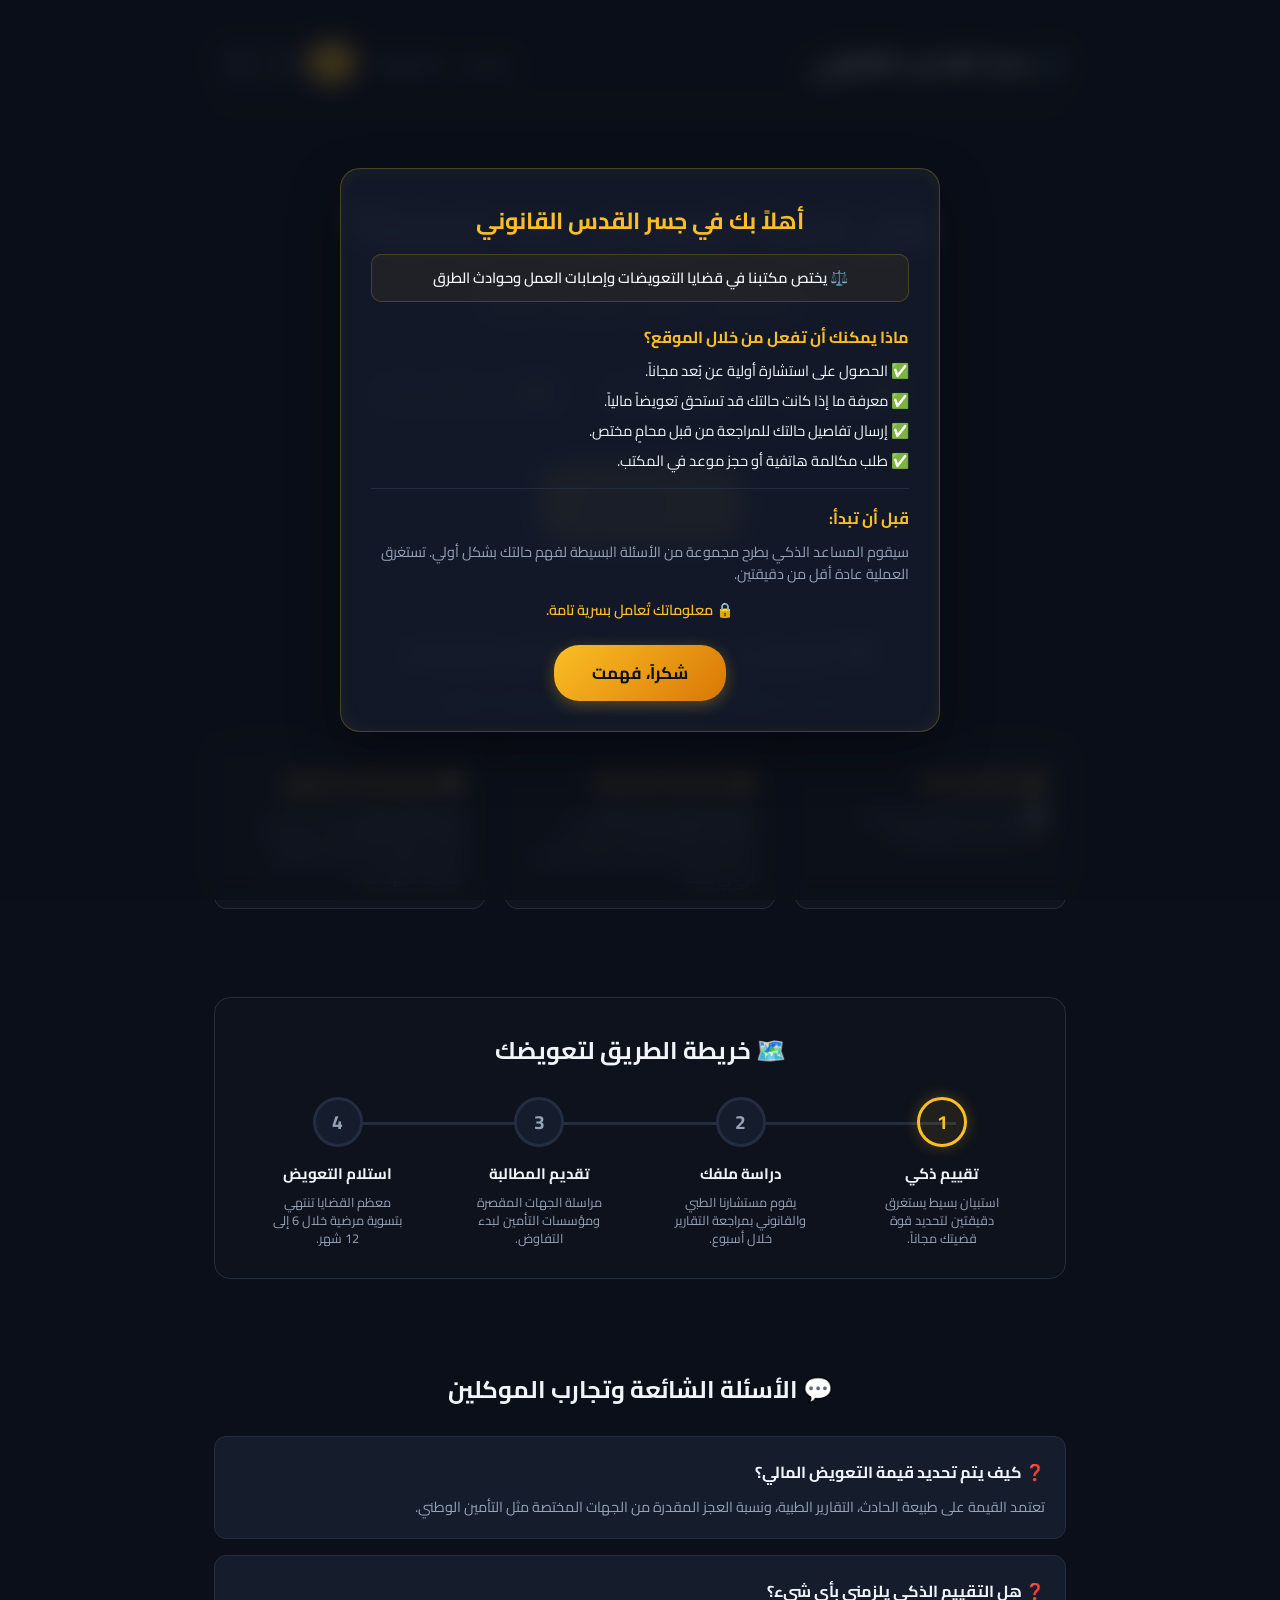
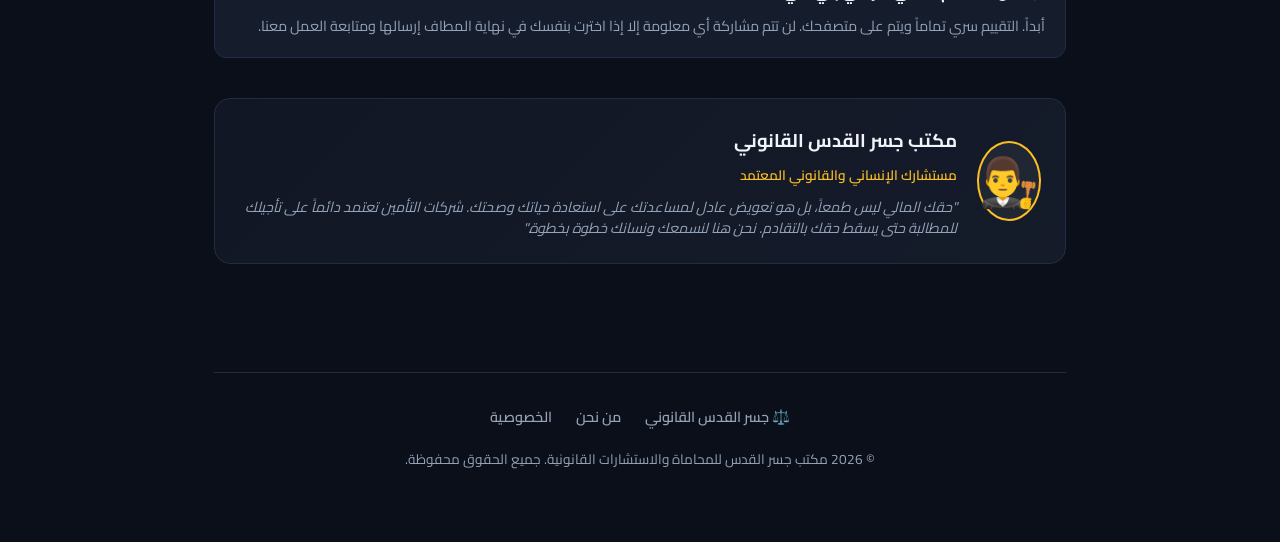
==== commit 78fb0b44: "Renamed Services link to About Us and updated first FAQ translations" ====
--- a/client_intake.html
+++ b/client_intake.html
@@ -5,7 +5,8 @@
     <meta name="viewport" content="width=device-width, initial-scale=1.0">
     <meta name="google" content="notranslate">
     <title>جسر القدس القانوني - استشارة أولية عن بعد</title>
-    <link rel="stylesheet" href="styles.css?v=1.0.6">
+    <link rel="stylesheet" href="features/shared/styles/base.css?v=1.0.7">
+    <link rel="stylesheet" href="features/client-intake/css/client_intake.css?v=1.0.7">
 </head>
 <body>
 
@@ -15,7 +16,7 @@
         <nav class="navbar">
             <div class="logo" id="logoLink" style="cursor: pointer; font-weight: 700;">⚖️ جسر القدس القانوني</div>
             <div class="nav-links" style="display: flex; align-items: center; gap: 16px;">
-                <a href="#" id="linkServices">الخدمات</a>
+                <a href="#" id="linkServices">من نحن</a>
                 <a href="#" id="linkPrivacy">الخصوصية</a>
                 <div class="lang-switcher-capsule" id="langSelectorLanding">
                     <button class="lang-btn" data-lang="ar">AR</button>
@@ -115,7 +116,7 @@
         <footer class="landing-footer">
             <div class="footer-links">
                 <a href="#" id="footerLogo">⚖️ جسر القدس القانوني</a>
-                <a href="#" id="footerServices">الخدمات</a>
+                <a href="#" id="footerServices">من نحن</a>
                 <a href="#" id="footerPrivacy">الخصوصية</a>
             </div>
             <p style="color: var(--text-secondary); font-size: 0.85rem;" id="footerCopyright">© 2026 مكتب جسر القدس للمحاماة والاستشارات القانونية. جميع الحقوق محفوظة.</p>
@@ -183,6 +184,11 @@
         </div>
     </div>
 
-    <script src="client_intake.js?v=1.0.6"></script>
+    <!-- Main Application Scripts -->
+    <script src="features/client-intake/client_lang.js?v=1.0.7"></script>
+    <script src="features/shared/celebration/celebration.js?v=1.0.7"></script>
+    <!-- Welcome Modal Isolated Component -->
+    <script src="features/client-intake/WelcomeModal.js?v=1.0.7"></script>
+    <script src="features/client-intake/client_app.js?v=1.0.7"></script>
 </body>
 </html>
--- a/features/shared/styles/base.css
+++ b/features/shared/styles/base.css
@@ -0,0 +1,248 @@
+@import url('https://fonts.googleapis.com/css2?family=Cairo:wght@300;400;600;700&family=Outfit:wght@300;400;600;700&display=swap');
+
+:root {
+    --bg-dark: #0b0f19;
+    --card-bg: #151c2c;
+    --card-border: #232d42;
+    --text-primary: #f1f5f9;
+    --text-secondary: #94a3b8;
+    --accent-gold: #fbbf24;
+    --accent-hover: #f59e0b;
+    --chat-user-bg: #2563eb;
+    --chat-bot-bg: #1e293b;
+    --shadow-sm: 0 2px 8px rgba(0, 0, 0, 0.15);
+    --shadow-md: 0 8px 24px rgba(0, 0, 0, 0.3);
+}
+
+* {
+    box-sizing: border-box;
+    margin: 0;
+    padding: 0;
+    font-family: 'Cairo', 'Outfit', sans-serif;
+}
+
+body {
+    background-color: var(--bg-dark);
+    color: var(--text-primary);
+    min-height: 100vh;
+    display: flex;
+    justify-content: center;
+    align-items: center;
+}
+
+
+/* Modal Popup */
+.modal-overlay {
+    position: fixed;
+    top: 0;
+    left: 0;
+    width: 100vw;
+    height: 100vh;
+    background-color: rgba(0, 0, 0, 0.7);
+    display: flex;
+    justify-content: center;
+    align-items: center;
+    z-index: 1000;
+    opacity: 0;
+    pointer-events: none;
+    transition: opacity 0.3s ease;
+}
+
+.modal-overlay.active {
+    opacity: 1;
+    pointer-events: auto;
+}
+
+.modal-content {
+    background-color: var(--card-bg);
+    border: 1px solid var(--card-border);
+    border-radius: 16px;
+    width: 90%;
+    max-width: 600px;
+    max-height: 85vh;
+    overflow-y: auto;
+    padding: 32px;
+    box-shadow: var(--shadow-md);
+    position: relative;
+    display: flex;
+    flex-direction: column;
+    gap: 20px;
+}
+
+.close-btn {
+    position: absolute;
+    top: 20px;
+    left: 20px;
+    background: transparent;
+    border: none;
+    color: var(--text-secondary);
+    font-size: 1.5rem;
+    cursor: pointer;
+}
+
+.close-btn:hover {
+    color: var(--text-primary);
+}
+
+.modal-header-title {
+    font-size: 1.5rem;
+    font-weight: 700;
+    border-bottom: 1px solid var(--card-border);
+    padding-bottom: 12px;
+}
+
+
+/* Animations */
+@keyframes fadeIn {
+    from { opacity: 0; transform: translateY(8px); }
+    to { opacity: 1; transform: translateY(0); }
+}
+
+/* ==========================================================================
+   Landing Page (Public Website) Styles
+   ========================================================================== */
+.landing-page {
+    width: 100%;
+    max-width: 900px;
+    margin: 0 auto;
+    padding: 40px 24px;
+    display: flex;
+    flex-direction: column;
+    gap: 48px;
+    animation: fadeIn 0.4s ease-in-out;
+}
+
+
+/* Custom Scrollbars */
+::-webkit-scrollbar {
+    width: 6px;
+    height: 6px;
+}
+
+::-webkit-scrollbar-track {
+    background: transparent;
+}
+
+::-webkit-scrollbar-thumb {
+    background: rgba(255, 255, 255, 0.12);
+    border-radius: 4px;
+}
+
+::-webkit-scrollbar-thumb:hover {
+    background: rgba(255, 255, 255, 0.25);
+}
+
+html, body {
+    overflow-x: hidden;
+}
+
+/* Premium Language Switcher Capsules */
+.lang-switcher-capsule {
+    display: inline-flex;
+    background: rgba(255, 255, 255, 0.04);
+    border: 1px solid var(--card-border);
+    border-radius: 30px;
+    padding: 3px;
+    gap: 2px;
+}
+
+.lang-btn {
+    background: transparent;
+    border: none;
+    color: var(--text-secondary);
+    padding: 6px 14px;
+    border-radius: 20px;
+    font-size: 0.8rem;
+    font-weight: 700;
+    cursor: pointer;
+    transition: all 0.25s ease-in-out;
+    font-family: inherit;
+}
+
+.lang-btn:hover {
+    color: var(--text-primary);
+    background: rgba(255, 255, 255, 0.05);
+}
+
+.lang-btn.active {
+    background: var(--accent-gold);
+    color: var(--bg-dark) !important;
+    box-shadow: 0 0 14px rgba(251, 191, 36, 0.45);
+}
+
+/* Spinner Loader for AI Simulation */
+.spinner {
+    display: inline-block;
+    width: 12px;
+    height: 12px;
+    border: 2px solid var(--bg-dark);
+    border-radius: 50%;
+    border-top-color: transparent;
+    animation: spin 0.6s linear infinite;
+}
+
+@keyframes spin {
+    to { transform: rotate(360deg); }
+}
+
+/* Success Celebration Toast & Confetti Canvas */
+.success-celebration-toast {
+    position: fixed;
+    top: 50%;
+    left: 50%;
+    transform: translate(-50%, -50%) scale(0.9);
+    background: rgba(15, 23, 42, 0.95);
+    border: 1px solid var(--accent-gold);
+    box-shadow: 0 10px 40px rgba(0, 0, 0, 0.65), 0 0 24px rgba(251, 191, 36, 0.25);
+    border-radius: 16px;
+    padding: 28px 48px;
+    color: var(--text-primary);
+    font-size: 1.5rem;
+    font-weight: 700;
+    z-index: 99999;
+    display: flex;
+    flex-direction: column;
+    align-items: center;
+    gap: 16px;
+    opacity: 0;
+    transition: all 0.35s cubic-bezier(0.34, 1.56, 0.64, 1);
+    pointer-events: none;
+    backdrop-filter: blur(12px);
+    border-left: 5px solid var(--accent-gold);
+}
+
+.success-celebration-toast.show {
+    opacity: 1;
+    transform: translate(-50%, -50%) scale(1);
+}
+
+.celebration-canvas {
+    position: fixed;
+    top: 0;
+    left: 0;
+    width: 100vw;
+    height: 100vh;
+    z-index: 99998;
+    pointer-events: none;
+}
+
+@keyframes bounce {
+    0% { transform: translateY(0); }
+    100% { transform: translateY(-10px); }
+}
+
+.leads-count-badge {
+    background-color: #ef4444;
+    color: white !important;
+    font-size: 0.75rem;
+    font-weight: 700;
+    padding: 2px 8px;
+    border-radius: 20px;
+    margin-right: 8px;
+    margin-left: 8px;
+    display: inline-block;
+    min-width: 18px;
+    text-align: center;
+    box-shadow: 0 0 10px rgba(239, 68, 68, 0.65);
+    border: 1px solid rgba(255, 255, 255, 0.1);
+}
--- a/features/client-intake/css/client_intake.css
+++ b/features/client-intake/css/client_intake.css
@@ -0,0 +1,723 @@
+/* Container & Cards */
+.app-container {
+    width: 100%;
+    max-width: 600px;
+    height: 90vh;
+    display: flex;
+    flex-direction: column;
+    background-color: var(--card-bg);
+    border: 1px solid var(--card-border);
+    border-radius: 16px;
+    box-shadow: var(--shadow-md);
+    overflow: hidden;
+}
+
+/* Header */
+.app-header {
+    background-color: var(--card-bg);
+    border-bottom: 1px solid var(--card-border);
+    padding: 16px 24px;
+    display: flex;
+    align-items: center;
+    justify-content: space-between;
+}
+
+.brand-title {
+    font-size: 1.25rem;
+    font-weight: 700;
+    color: var(--text-primary);
+    display: flex;
+    align-items: center;
+    gap: 8px;
+}
+
+.brand-subtitle {
+    font-size: 0.8rem;
+    color: var(--accent-gold);
+    font-weight: 600;
+}
+
+.badge {
+    background-color: rgba(197, 168, 128, 0.15);
+    color: var(--accent-gold);
+    padding: 4px 10px;
+    border-radius: 12px;
+    font-size: 0.75rem;
+    font-weight: 600;
+    border: 1px solid rgba(197, 168, 128, 0.3);
+}
+
+/* Chat Area */
+.chat-area {
+    flex: 1;
+    padding: 24px;
+    overflow-y: auto;
+    display: flex;
+    flex-direction: column;
+    gap: 16px;
+}
+
+/* Message Bubbles */
+.message {
+    max-width: 80%;
+    display: flex;
+    flex-direction: column;
+    gap: 6px;
+    animation: fadeIn 0.3s ease-in-out;
+}
+
+.message.bot {
+    align-self: flex-start;
+}
+
+.message.user {
+    align-self: flex-end;
+}
+
+.msg-bubble {
+    padding: 12px 16px;
+    border-radius: 12px;
+    font-size: 0.95rem;
+    line-height: 1.6;
+}
+
+.bot .msg-bubble {
+    background-color: var(--chat-bot-bg);
+    border: 1px solid var(--card-border);
+    color: var(--text-primary);
+    border-top-right-radius: 2px;
+}
+
+.user .msg-bubble {
+    background-color: var(--chat-user-bg);
+    color: var(--text-primary);
+    border-top-left-radius: 2px;
+}
+
+.msg-time {
+    font-size: 0.7rem;
+    color: var(--text-secondary);
+    align-self: flex-end;
+}
+
+/* Choice Buttons */
+.choices-container {
+    display: flex;
+    flex-wrap: wrap;
+    gap: 10px;
+    margin-top: 8px;
+}
+
+.btn-choice {
+    background-color: rgba(255, 255, 255, 0.03);
+    border: 1px solid var(--card-border);
+    color: var(--text-primary);
+    padding: 10px 18px;
+    border-radius: 8px;
+    cursor: pointer;
+    font-size: 0.9rem;
+    font-weight: 600;
+    transition: all 0.2s ease;
+}
+
+.btn-choice:hover {
+    border-color: var(--accent-gold);
+    background-color: rgba(197, 168, 128, 0.05);
+}
+
+.btn-choice.active {
+    background-color: var(--accent-gold);
+    color: #000000;
+    border-color: var(--accent-gold);
+}
+
+/* Summary Box */
+.summary-box {
+    background-color: rgba(255, 255, 255, 0.02);
+    border: 1px dashed var(--accent-gold);
+    border-radius: 12px;
+    padding: 16px;
+    margin-top: 10px;
+    display: flex;
+    flex-direction: column;
+    gap: 10px;
+}
+
+.summary-title {
+    font-weight: 700;
+    color: var(--accent-gold);
+    font-size: 1rem;
+    border-bottom: 1px solid rgba(197, 168, 128, 0.2);
+    padding-bottom: 8px;
+}
+
+.summary-item {
+    font-size: 0.9rem;
+    color: var(--text-primary);
+    display: flex;
+    gap: 8px;
+}
+
+.summary-item strong {
+    color: var(--text-secondary);
+}
+
+/* Form Container inside Chat */
+.intake-form {
+    display: flex;
+    flex-direction: column;
+    gap: 12px;
+    margin-top: 8px;
+    width: 100%;
+}
+
+.form-group {
+    display: flex;
+    flex-direction: column;
+    gap: 6px;
+}
+
+.form-group label {
+    font-size: 0.85rem;
+    color: var(--text-secondary);
+}
+
+.form-control {
+    background-color: rgba(255, 255, 255, 0.03);
+    border: 1px solid var(--card-border);
+    color: var(--text-primary);
+    padding: 12px;
+    border-radius: 8px;
+    font-size: 0.95rem;
+}
+
+.form-control:focus {
+    outline: none;
+    border-color: var(--accent-gold);
+}
+
+/* Footer / Input Area */
+.app-footer {
+    padding: 16px 24px;
+    border-top: 1px solid var(--card-border);
+    display: flex;
+    flex-direction: column;
+    gap: 10px;
+    background-color: var(--card-bg);
+}
+
+.action-row {
+    display: flex;
+    gap: 10px;
+    justify-content: flex-end;
+}
+
+.btn-primary {
+    background-color: var(--accent-gold);
+    color: #000000;
+    border: none;
+    padding: 12px 24px;
+    border-radius: 8px;
+    font-weight: 700;
+    cursor: pointer;
+    transition: background-color 0.2s;
+}
+
+.btn-primary:hover {
+    background-color: var(--accent-hover);
+}
+
+.btn-secondary {
+    background-color: transparent;
+    border: 1px solid var(--card-border);
+    color: var(--text-secondary);
+    padding: 12px 24px;
+    border-radius: 8px;
+    font-weight: 700;
+    cursor: pointer;
+    transition: all 0.2s;
+}
+
+.btn-secondary:hover {
+    border-color: var(--accent-gold);
+    color: var(--text-primary);
+}
+
+/* File Upload Button */
+.upload-btn-wrapper {
+    position: relative;
+    overflow: hidden;
+    display: inline-block;
+}
+
+.btn-upload {
+    border: 1px dashed var(--card-border);
+    color: var(--text-secondary);
+    background-color: rgba(255, 255, 255, 0.01);
+    padding: 10px;
+    border-radius: 8px;
+    font-size: 0.85rem;
+    font-weight: bold;
+    cursor: pointer;
+    display: flex;
+    align-items: center;
+    gap: 6px;
+    justify-content: center;
+}
+
+.upload-btn-wrapper input[type=file] {
+    font-size: 100px;
+    position: absolute;
+    left: 0;
+    top: 0;
+    opacity: 0;
+}
+
+
+/* Navbar */
+.navbar {
+    display: flex;
+    justify-content: space-between;
+    align-items: center;
+    border-bottom: 1px solid var(--card-border);
+    padding-bottom: 20px;
+}
+
+.navbar .logo {
+    font-size: 1.5rem;
+    font-weight: 700;
+    color: var(--text-primary);
+    white-space: nowrap;
+}
+
+.navbar .nav-links {
+    display: flex;
+    gap: 24px;
+}
+
+.navbar .nav-links a {
+    color: var(--text-secondary);
+    text-decoration: none;
+    font-weight: 600;
+    transition: color 0.2s;
+}
+
+.navbar .nav-links a:hover {
+    color: var(--accent-gold);
+}
+
+/* Hero Section */
+.hero-section {
+    text-align: center;
+    display: flex;
+    flex-direction: column;
+    align-items: center;
+    gap: 24px;
+    padding: 40px 0;
+}
+
+.hero-title {
+    font-size: 2.5rem;
+    font-weight: 700;
+    color: var(--text-primary);
+    line-height: 1.3;
+}
+
+.hero-subtitle {
+    font-size: 1.2rem;
+    color: var(--text-secondary);
+    max-width: 650px;
+    line-height: 1.6;
+}
+
+.trust-badges {
+    display: flex;
+    flex-wrap: wrap;
+    justify-content: center;
+    gap: 16px;
+    margin-top: 10px;
+}
+
+.trust-badge {
+    background-color: rgba(197, 168, 128, 0.08);
+    border: 1px solid rgba(197, 168, 128, 0.25);
+    color: var(--accent-gold);
+    padding: 8px 16px;
+    border-radius: 20px;
+    font-size: 0.9rem;
+    font-weight: 600;
+}
+
+.btn-hero-cta {
+    background-color: var(--accent-gold);
+    color: #0a0d14;
+    border: none;
+    padding: 16px 36px;
+    font-size: 1.2rem;
+    font-weight: 700;
+    border-radius: 30px;
+    cursor: pointer;
+    margin-top: 20px;
+    box-shadow: 0 4px 15px rgba(197, 168, 128, 0.3);
+    transition: all 0.3s ease;
+}
+
+.btn-hero-cta:hover {
+    background-color: var(--accent-hover);
+    transform: translateY(-2px);
+    box-shadow: 0 6px 20px rgba(197, 168, 128, 0.4);
+}
+
+.btn-hero-cta:active {
+    transform: translateY(0);
+}
+
+/* Features Grid */
+.features-grid {
+    display: grid;
+    grid-template-columns: repeat(auto-fit, minmax(260px, 1fr));
+    gap: 24px;
+}
+
+.feature-card {
+    background-color: var(--card-bg);
+    border: 1px solid var(--card-border);
+    padding: 30px;
+    border-radius: 16px;
+    text-align: center;
+    display: flex;
+    flex-direction: column;
+    gap: 12px;
+    transition: transform 0.3s, border-color 0.3s;
+}
+
+.feature-card:hover {
+    transform: translateY(-5px);
+    border-color: rgba(197, 168, 128, 0.3);
+}
+
+.feature-icon {
+    font-size: 2.5rem;
+    margin-bottom: 8px;
+}
+
+.feature-card h3 {
+    font-size: 1.25rem;
+    font-weight: 700;
+    color: var(--text-primary);
+}
+
+.feature-card p {
+    font-size: 0.95rem;
+    color: var(--text-secondary);
+    line-height: 1.6;
+}
+
+/* Chat App Container Toggle */
+.chat-app {
+    width: 100%;
+    height: 100vh;
+    display: flex;
+    justify-content: center;
+    align-items: center;
+    padding: 20px;
+    animation: fadeIn 0.3s ease-in-out;
+}
+
+.btn-back {
+    background: transparent;
+    border: 1px solid var(--card-border);
+    color: var(--text-secondary);
+    padding: 6px 12px;
+    border-radius: 8px;
+    cursor: pointer;
+    font-weight: 600;
+    transition: all 0.2s;
+}
+
+.btn-back:hover {
+    border-color: var(--accent-gold);
+    color: var(--accent-gold);
+}
+
+/* ==========================================================================
+   New Premium UX Upgrades & Barriers Fixes
+   ========================================================================== */
+
+/* Progress Bar Container */
+.progress-container {
+    width: 100%;
+    background-color: rgba(255, 255, 255, 0.05);
+    border-radius: 10px;
+    height: 8px;
+    margin: 10px 0 20px 0;
+    overflow: hidden;
+    border: 1px solid var(--card-border);
+}
+
+.progress-bar-fill {
+    height: 100%;
+    width: 0%;
+    background: linear-gradient(90deg, var(--accent-gold) 0%, var(--accent-hover) 100%);
+    border-radius: 10px;
+    transition: width 0.3s ease-in-out;
+}
+
+/* Visual Timeline Roadmap */
+.roadmap-section {
+    width: 100%;
+    margin-top: 40px;
+    background: rgba(255, 255, 255, 0.01);
+    border: 1px solid var(--card-border);
+    border-radius: 16px;
+    padding: 30px;
+}
+
+.roadmap-title {
+    text-align: center;
+    color: var(--text-primary);
+    margin-bottom: 24px;
+    font-size: 1.5rem;
+    font-weight: 700;
+}
+
+.roadmap-timeline {
+    display: flex;
+    justify-content: space-between;
+    align-items: flex-start;
+    position: relative;
+    gap: 16px;
+    margin-top: 20px;
+}
+
+/* Line connecting steps */
+.roadmap-timeline::before {
+    content: '';
+    position: absolute;
+    top: 25px;
+    left: 10%;
+    right: 10%;
+    height: 3px;
+    background-color: var(--card-border);
+    z-index: 1;
+}
+
+.roadmap-step {
+    flex: 1;
+    display: flex;
+    flex-direction: column;
+    align-items: center;
+    text-align: center;
+    position: relative;
+    z-index: 2;
+}
+
+.step-number {
+    width: 50px;
+    height: 50px;
+    border-radius: 50%;
+    background-color: var(--card-bg);
+    border: 3px solid var(--card-border);
+    color: var(--text-secondary);
+    display: flex;
+    align-items: center;
+    justify-content: center;
+    font-weight: 700;
+    font-size: 1.2rem;
+    margin-bottom: 12px;
+    transition: all 0.3s ease;
+}
+
+.roadmap-step.active .step-number {
+    border-color: var(--accent-gold);
+    color: var(--accent-gold);
+    background-color: rgba(253, 191, 36, 0.08);
+    box-shadow: 0 0 15px rgba(251, 191, 36, 0.25);
+}
+
+.step-label {
+    font-size: 0.95rem;
+    font-weight: 700;
+    color: var(--text-primary);
+    margin-bottom: 6px;
+}
+
+.step-desc {
+    font-size: 0.8rem;
+    color: var(--text-secondary);
+    line-height: 1.4;
+    max-width: 140px;
+}
+
+/* "Explain it Simply" Section (اشرحها لي ببساطة) */
+.simple-explain-container {
+    display: grid;
+    grid-template-columns: repeat(auto-fit, minmax(200px, 1fr));
+    gap: 20px;
+    margin-top: 30px;
+}
+
+.simple-explain-card {
+    background: rgba(255, 255, 255, 0.02);
+    border: 1px solid var(--card-border);
+    border-radius: 12px;
+    padding: 20px;
+    display: flex;
+    flex-direction: column;
+    gap: 8px;
+    transition: all 0.2s ease;
+}
+
+.simple-explain-card:hover {
+    border-color: var(--accent-gold);
+    background: rgba(197, 168, 128, 0.03);
+}
+
+.simple-explain-card h4 {
+    font-size: 1.05rem;
+    font-weight: 700;
+    color: var(--accent-gold);
+    display: flex;
+    align-items: center;
+    gap: 8px;
+}
+
+.simple-explain-card p {
+    font-size: 0.85rem;
+    color: var(--text-secondary);
+    line-height: 1.5;
+}
+
+/* FAQ and Trust Reviews Section */
+.faq-section {
+    margin-top: 40px;
+}
+
+.faq-grid {
+    display: grid;
+    grid-template-columns: 1fr;
+    gap: 16px;
+    margin-top: 20px;
+}
+
+.faq-card {
+    background-color: var(--card-bg);
+    border: 1px solid var(--card-border);
+    border-radius: 12px;
+    padding: 20px;
+}
+
+.faq-question {
+    font-weight: 700;
+    color: var(--text-primary);
+    margin-bottom: 8px;
+    font-size: 1rem;
+}
+
+.faq-answer {
+    color: var(--text-secondary);
+    font-size: 0.9rem;
+    line-height: 1.6;
+}
+
+/* Testimonials / Lawyer Bio card */
+.lawyer-bio-card {
+    display: flex;
+    align-items: center;
+    gap: 20px;
+    background: linear-gradient(135deg, rgba(21, 28, 44, 0.6) 0%, rgba(35, 45, 66, 0.4) 100%);
+    border: 1px solid var(--card-border);
+    border-radius: 16px;
+    padding: 24px;
+    margin-top: 40px;
+}
+
+.lawyer-avatar {
+    font-size: 3rem;
+    background: rgba(255, 255, 255, 0.05);
+    width: 80px;
+    height: 80px;
+    border-radius: 50%;
+    display: flex;
+    align-items: center;
+    justify-content: center;
+    border: 2px solid var(--accent-gold);
+}
+
+.lawyer-info h4 {
+    font-size: 1.15rem;
+    font-weight: 700;
+    color: var(--text-primary);
+    margin-bottom: 4px;
+}
+
+.lawyer-info .title {
+    font-size: 0.85rem;
+    color: var(--accent-gold);
+    margin-bottom: 8px;
+    font-weight: 600;
+}
+
+.lawyer-quote {
+    font-size: 0.9rem;
+    color: var(--text-secondary);
+    line-height: 1.5;
+    font-style: italic;
+}
+
+/* Landing Footer */
+.landing-footer {
+    text-align: center;
+    padding: 30px 24px;
+    border-top: 1px solid var(--card-border);
+    margin-top: 60px;
+    color: var(--text-secondary);
+    font-size: 0.9rem;
+    display: flex;
+    flex-direction: column;
+    gap: 16px;
+    width: 100%;
+}
+
+.footer-links {
+    display: flex;
+    justify-content: center;
+    gap: 24px;
+}
+
+.footer-links a {
+    color: var(--text-secondary);
+    text-decoration: none;
+    font-weight: 600;
+    transition: color 0.2s;
+}
+
+.footer-links a:hover {
+    color: var(--accent-gold);
+}
+
+/* Interactive Calculator style in Results */
+.calculator-box {
+    background: rgba(197, 168, 128, 0.03);
+    border: 1px dashed var(--accent-gold);
+    border-radius: 12px;
+    padding: 16px;
+    margin-top: 15px;
+    display: flex;
+    flex-direction: column;
+    gap: 10px;
+}
+
+.calc-row {
+    display: flex;
+    justify-content: space-between;
+    font-size: 0.9rem;
+    border-bottom: 1px solid rgba(255,255,255,0.05);
+    padding-bottom: 6px;
+}
+
+.calc-row:last-child {
+    border-bottom: none;
+    padding-bottom: 0;
+    font-weight: bold;
+}
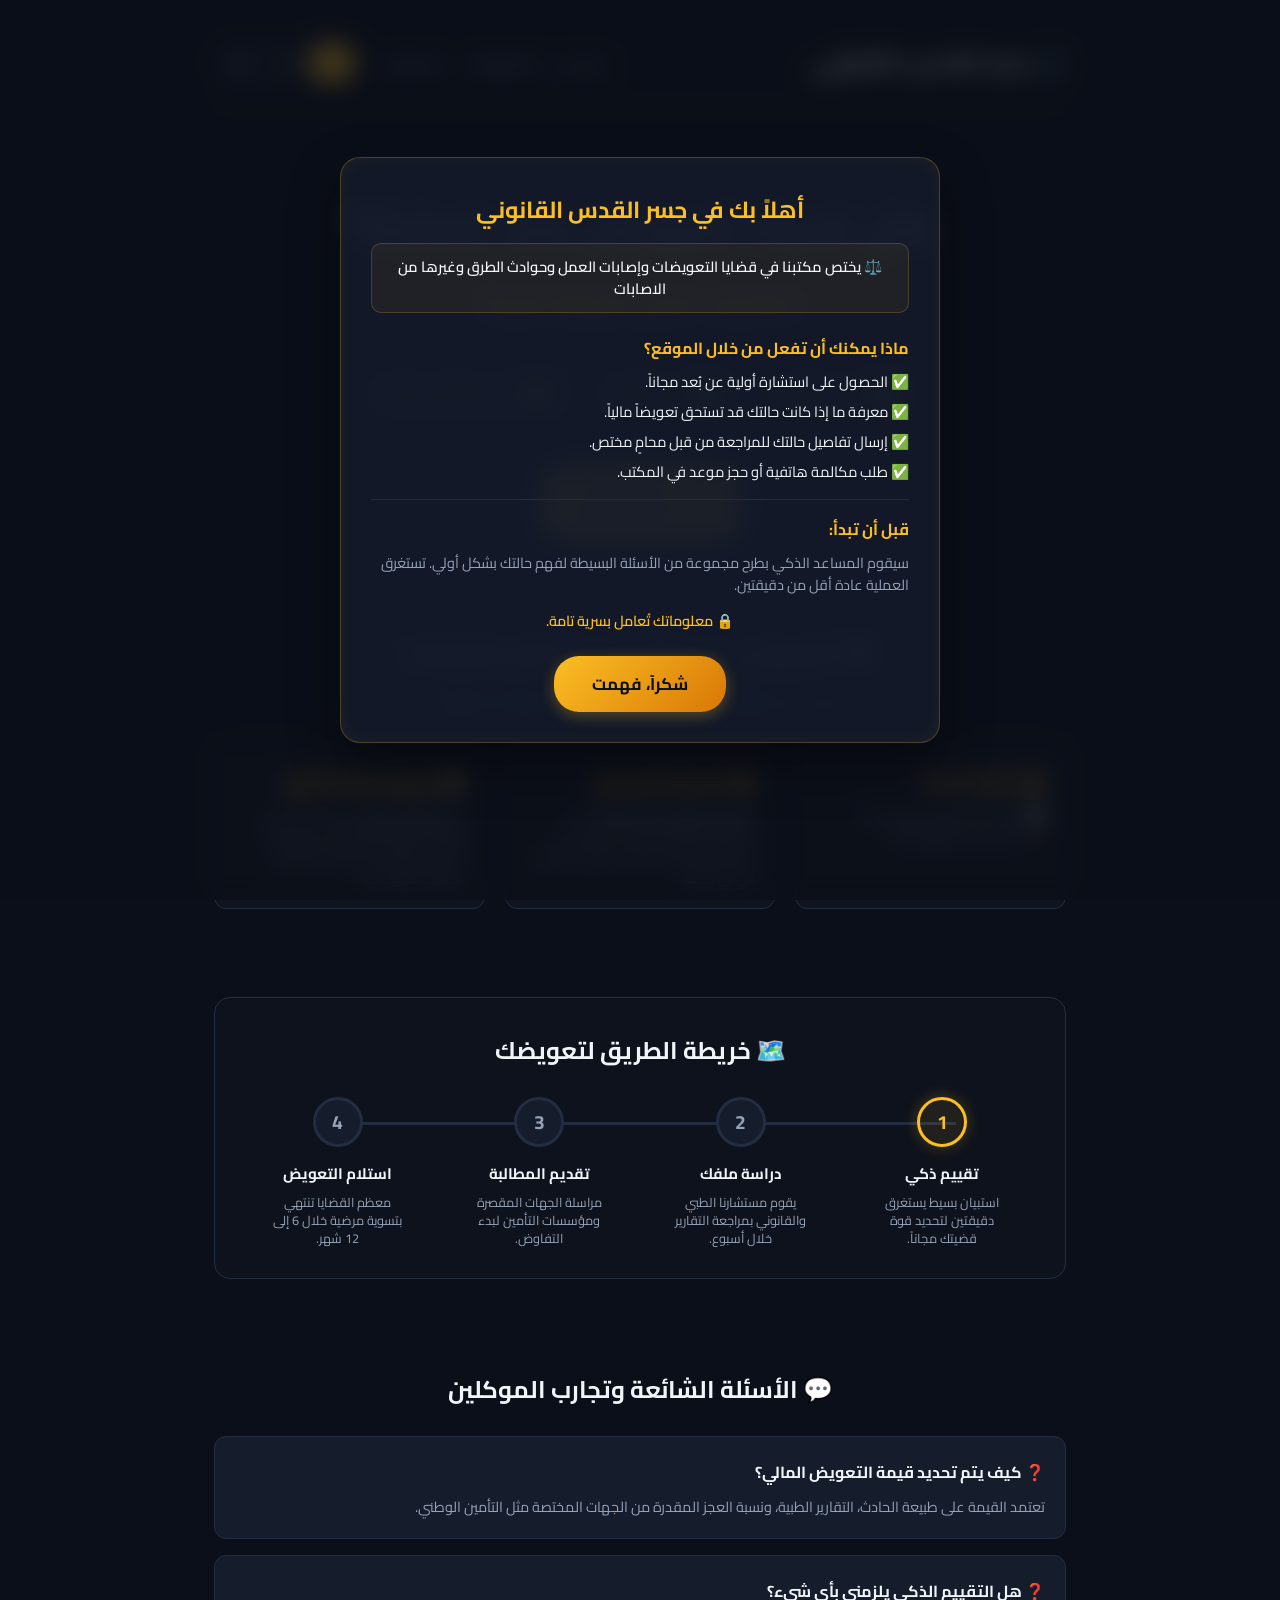
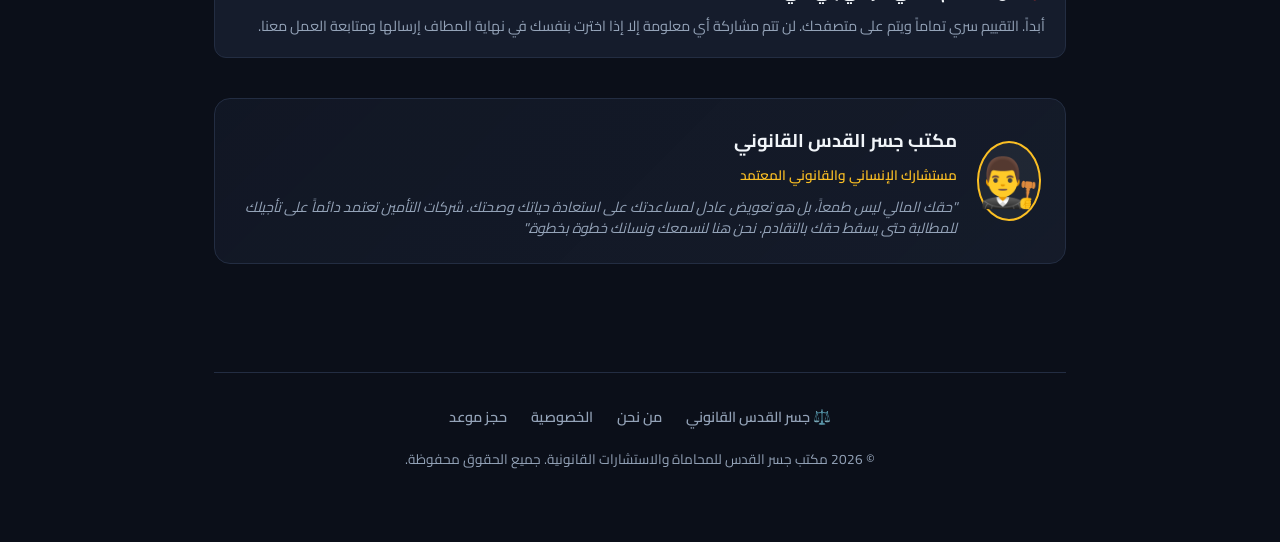
==== commit 592ab0fa: "Implemented isolated Appointment Booking feature for clients and lawyer dashboard" ====
--- a/client_intake.html
+++ b/client_intake.html
@@ -7,6 +7,7 @@
     <title>جسر القدس القانوني - استشارة أولية عن بعد</title>
     <link rel="stylesheet" href="features/shared/styles/base.css?v=1.0.7">
     <link rel="stylesheet" href="features/client-intake/css/client_intake.css?v=1.0.7">
+    <link rel="stylesheet" href="features/shared/styles/appointment.css?v=1.0.8">
 </head>
 <body>
 
@@ -190,5 +191,7 @@
     <!-- Welcome Modal Isolated Component -->
     <script src="features/client-intake/WelcomeModal.js?v=1.0.7"></script>
     <script src="features/client-intake/client_app.js?v=1.0.7"></script>
+    <!-- Appointment Booking Isolated Component -->
+    <script src="features/client-intake/AppointmentModal.js?v=1.0.8"></script>
 </body>
 </html>
--- a/features/shared/styles/appointment.css
+++ b/features/shared/styles/appointment.css
@@ -0,0 +1,187 @@
+/* 📅 Style System for Isolated Appointment Booking Feature */
+
+/* Modal Backdrop overlay */
+.appointment-modal-overlay {
+    position: fixed;
+    top: 0;
+    left: 0;
+    width: 100%;
+    height: 100%;
+    background: rgba(10, 12, 16, 0.85);
+    backdrop-filter: blur(8px);
+    -webkit-backdrop-filter: blur(8px);
+    display: flex;
+    justify-content: center;
+    align-items: center;
+    z-index: 2000;
+    opacity: 0;
+    visibility: hidden;
+    transition: opacity 0.3s ease, visibility 0.3s ease;
+}
+
+.appointment-modal-overlay.active {
+    opacity: 1;
+    visibility: visible;
+}
+
+/* Modal Content Container */
+.appointment-modal-content {
+    background: #141722;
+    border: 1px solid var(--card-border, rgba(255, 255, 255, 0.08));
+    border-top: 3px solid var(--accent-gold, #c5a880);
+    border-radius: 16px;
+    width: 90%;
+    max-width: 520px;
+    padding: 28px;
+    box-shadow: 0 20px 40px rgba(0, 0, 0, 0.6);
+    position: relative;
+    transform: translateY(30px) scale(0.95);
+    transition: transform 0.3s cubic-bezier(0.16, 1, 0.3, 1);
+    direction: inherit;
+    text-align: right;
+    max-height: 90vh;
+    overflow-y: auto;
+}
+
+.appointment-modal-overlay.active .appointment-modal-content {
+    transform: translateY(0) scale(1);
+}
+
+/* Close Button (top-right/left based on direction) */
+.appointment-close-btn {
+    position: absolute;
+    top: 20px;
+    background: none;
+    border: none;
+    color: var(--text-secondary, #8e9297);
+    font-size: 1.8rem;
+    cursor: pointer;
+    line-height: 1;
+    padding: 4px;
+    transition: color 0.2s;
+}
+
+[dir="rtl"] .appointment-close-btn {
+    left: 20px;
+}
+[dir="ltr"] .appointment-close-btn {
+    right: 20px;
+}
+
+.appointment-close-btn:hover {
+    color: var(--accent-gold, #c5a880);
+}
+
+/* Form Controls & Labels */
+.appointment-form-group {
+    margin-bottom: 20px;
+    display: flex;
+    flex-direction: column;
+    gap: 8px;
+}
+
+.appointment-label {
+    font-weight: 600;
+    font-size: 0.9rem;
+    color: var(--text-secondary, #8e9297);
+}
+
+.appointment-input, 
+.appointment-textarea {
+    background: rgba(255, 255, 255, 0.03);
+    border: 1px solid var(--card-border, rgba(255, 255, 255, 0.08));
+    border-radius: 8px;
+    padding: 12px;
+    color: var(--text-primary, #ffffff);
+    font-family: inherit;
+    font-size: 0.95rem;
+    outline: none;
+    transition: border-color 0.2s, box-shadow 0.2s;
+    width: 100%;
+    box-sizing: border-box;
+}
+
+.appointment-input:focus, 
+.appointment-textarea:focus {
+    border-color: var(--accent-gold, #c5a880);
+    box-shadow: 0 0 0 3px rgba(197, 168, 128, 0.15);
+}
+
+/* Time slots selection grid */
+.time-slots-grid {
+    display: grid;
+    grid-template-columns: repeat(auto-fill, minmax(100px, 1fr));
+    gap: 10px;
+    margin-top: 5px;
+}
+
+.time-slot-btn {
+    background: rgba(255, 255, 255, 0.03);
+    border: 1px solid var(--card-border, rgba(255, 255, 255, 0.08));
+    border-radius: 8px;
+    padding: 10px 6px;
+    color: var(--text-primary, #ffffff);
+    font-size: 0.85rem;
+    font-weight: 500;
+    cursor: pointer;
+    transition: all 0.2s;
+    text-align: center;
+}
+
+.time-slot-btn:hover {
+    border-color: var(--accent-gold, #c5a880);
+    background: rgba(197, 168, 128, 0.08);
+}
+
+.time-slot-btn.active {
+    background: var(--accent-gold, #c5a880);
+    color: #141722 !important;
+    font-weight: bold;
+    border-color: var(--accent-gold, #c5a880);
+    box-shadow: 0 4px 10px rgba(197, 168, 128, 0.3);
+}
+
+.time-slot-btn.disabled {
+    opacity: 0.3;
+    cursor: not-allowed;
+    pointer-events: none;
+}
+
+/* Submit & Reset Button styles */
+.appointment-btn-submit {
+    background: var(--accent-gold, #c5a880);
+    color: #141722 !important;
+    font-weight: bold;
+    border: none;
+    border-radius: 30px;
+    padding: 14px 28px;
+    font-size: 1rem;
+    cursor: pointer;
+    transition: all 0.2s;
+    width: 100%;
+    margin-top: 10px;
+    box-shadow: 0 4px 15px rgba(197, 168, 128, 0.2);
+}
+
+.appointment-btn-submit:hover {
+    transform: translateY(-2px);
+    box-shadow: 0 6px 20px rgba(197, 168, 128, 0.3);
+}
+
+.appointment-btn-submit:active {
+    transform: translateY(0);
+}
+
+/* Sidebar counter badge for lawyer dashboard */
+.appointments-count-badge {
+    background-color: var(--accent-gold, #c5a880);
+    color: #141722;
+    font-size: 0.75rem;
+    font-weight: bold;
+    border-radius: 10px;
+    padding: 2px 7px;
+    margin-right: 8px;
+    margin-left: 8px;
+    display: inline-block;
+    vertical-align: middle;
+}
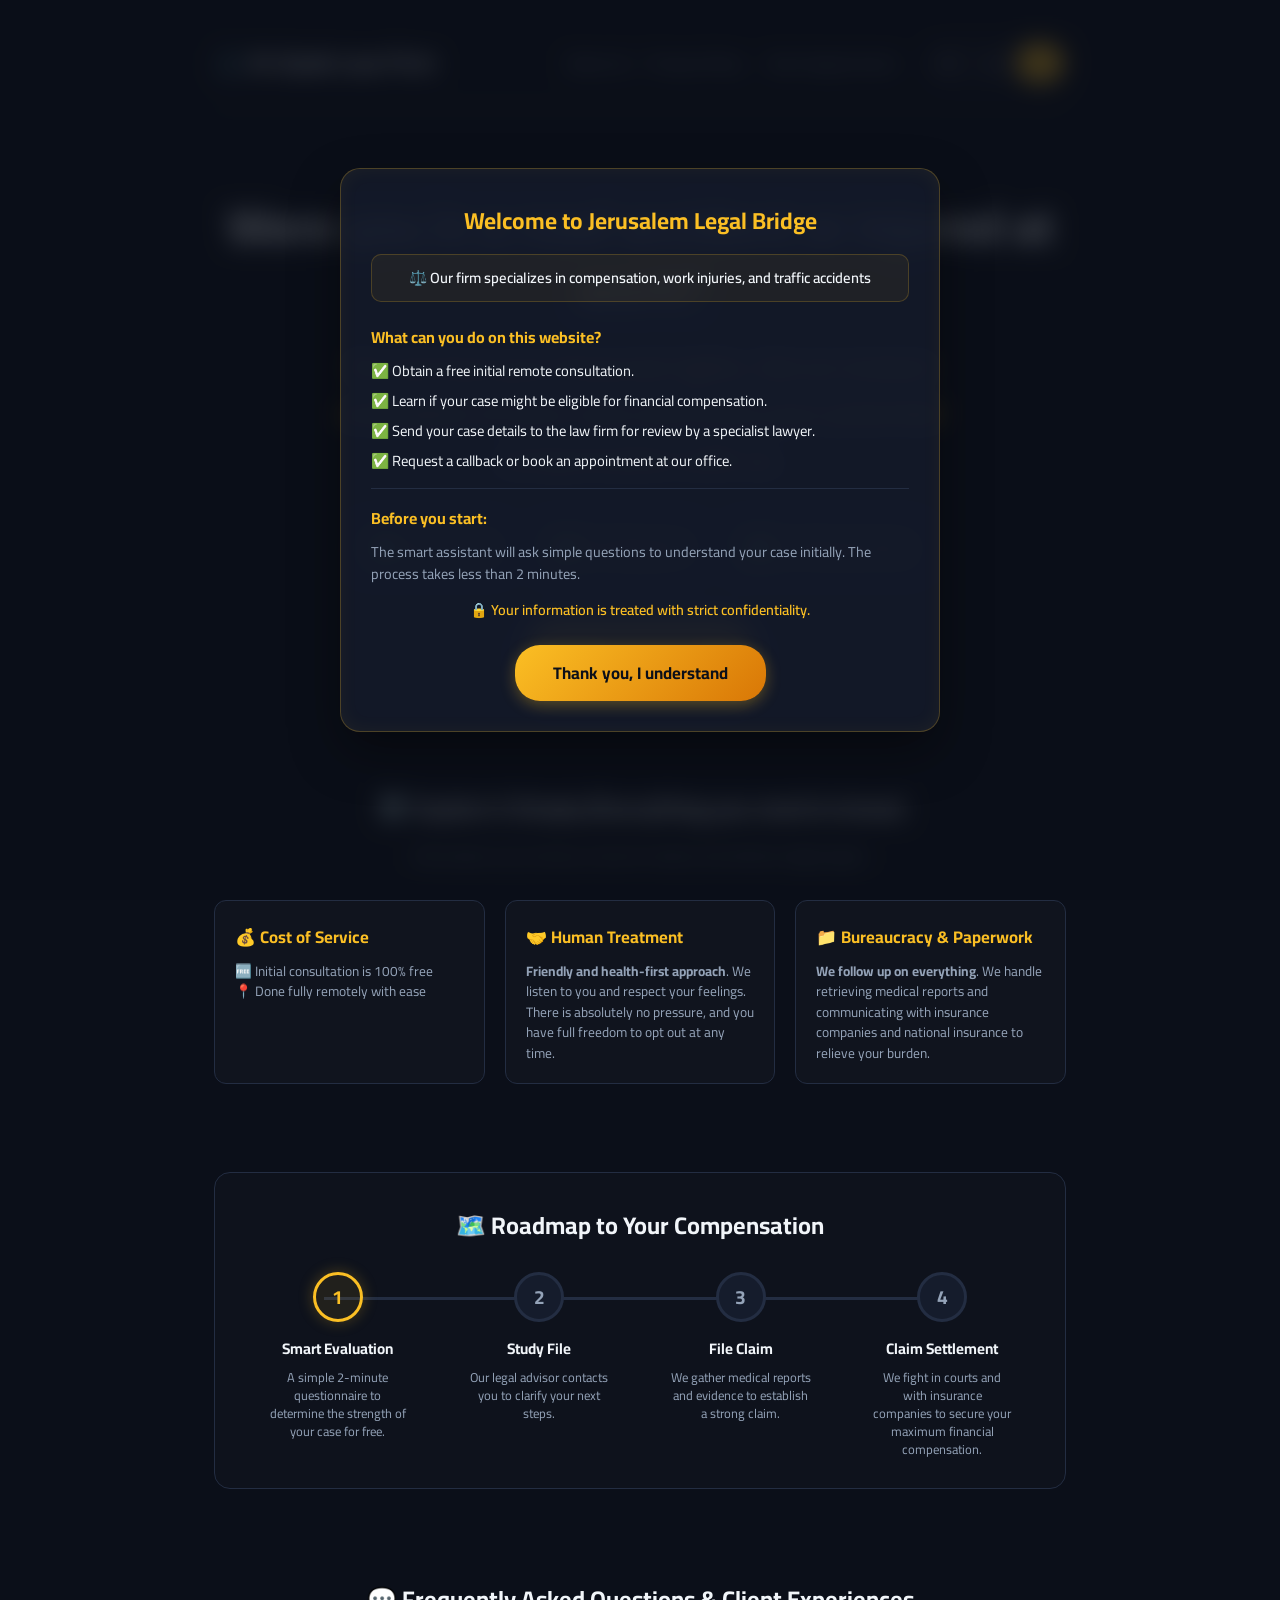
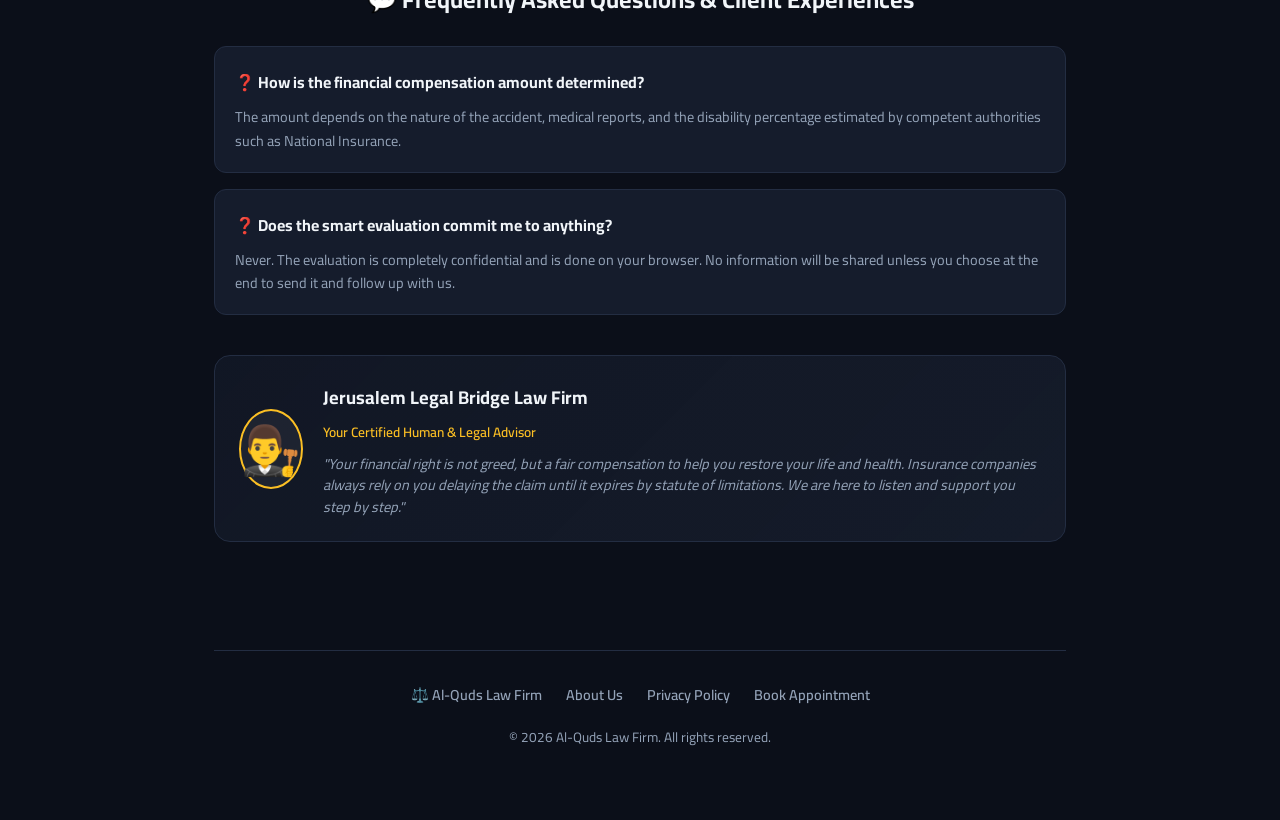
==== commit fe1f8d25: "feat(ux): add welcome stats banner to lawyer dashboard and interactive services grid to about us mod" ====
--- a/client_intake.html
+++ b/client_intake.html
@@ -5,9 +5,9 @@
     <meta name="viewport" content="width=device-width, initial-scale=1.0">
     <meta name="google" content="notranslate">
     <title>جسر القدس القانوني - استشارة أولية عن بعد</title>
-    <link rel="stylesheet" href="features/shared/styles/base.css?v=1.0.7">
-    <link rel="stylesheet" href="features/client-intake/css/client_intake.css?v=1.0.7">
-    <link rel="stylesheet" href="features/shared/styles/appointment.css?v=1.0.8">
+    <link rel="stylesheet" href="features/shared/styles/base.css?v=1.0.9">
+    <link rel="stylesheet" href="features/client-intake/css/client_intake.css?v=1.0.9">
+    <link rel="stylesheet" href="features/shared/styles/appointment.css?v=1.0.9">
 </head>
 <body>
 
@@ -185,13 +185,19 @@
         </div>
     </div>
 
+    <!-- Shared Services -->
+    <script src="features/shared/js/storage.js?v=1.0.0"></script>
+    <script src="features/shared/js/translation.js?v=1.0.9"></script>
+    <script src="features/shared/js/voice.js?v=1.0.9"></script>
+    <script src="features/shared/js/ui-helper.js?v=1.0.9"></script>
+
     <!-- Main Application Scripts -->
-    <script src="features/client-intake/client_lang.js?v=1.0.7"></script>
-    <script src="features/shared/celebration/celebration.js?v=1.0.7"></script>
+    <script src="features/client-intake/client_lang.js?v=1.0.9"></script>
+    <script src="features/shared/celebration/celebration.js?v=1.0.9"></script>
     <!-- Welcome Modal Isolated Component -->
-    <script src="features/client-intake/WelcomeModal.js?v=1.0.7"></script>
-    <script src="features/client-intake/client_app.js?v=1.0.7"></script>
+    <script src="features/client-intake/WelcomeModal.js?v=1.0.9"></script>
+    <script src="features/client-intake/client_app.js?v=1.0.9"></script>
     <!-- Appointment Booking Isolated Component -->
-    <script src="features/client-intake/AppointmentModal.js?v=1.0.8"></script>
+    <script src="features/client-intake/AppointmentModal.js?v=1.0.9"></script>
 </body>
 </html>
--- a/features/shared/styles/base.css
+++ b/features/shared/styles/base.css
@@ -224,6 +224,7 @@
     height: 100vh;
     z-index: 99998;
     pointer-events: none;
+    background: rgba(13, 15, 23, 0.97);
 }
 
 @keyframes bounce {
@@ -245,4 +246,90 @@
     text-align: center;
     box-shadow: 0 0 10px rgba(239, 68, 68, 0.65);
     border: 1px solid rgba(255, 255, 255, 0.1);
+}
+
+/* Interactive Details card for extra services in About Us */
+.services-expandable-card {
+    border: 2px dashed rgba(251, 191, 36, 0.4);
+    border-radius: 12px;
+    margin-top: 16px;
+    background: rgba(251, 191, 36, 0.03);
+    transition: all 0.3s ease;
+    overflow: hidden;
+}
+
+.services-expandable-card:hover {
+    border-color: var(--accent-gold);
+    background: rgba(251, 191, 36, 0.06);
+    box-shadow: 0 4px 15px rgba(251, 191, 36, 0.1);
+}
+
+.services-expandable-card summary {
+    padding: 16px;
+    font-weight: 700;
+    color: var(--accent-gold);
+    cursor: pointer;
+    list-style: none;
+    display: flex;
+    justify-content: space-between;
+    align-items: center;
+    user-select: none;
+    outline: none;
+}
+
+.services-expandable-card summary::-webkit-details-marker {
+    display: none;
+}
+
+.services-expandable-card summary::after {
+    content: "▾";
+    font-size: 1.25rem;
+    transition: transform 0.3s ease;
+}
+
+.services-expandable-card[open] summary::after {
+    transform: rotate(180deg);
+}
+
+.services-expandable-grid {
+    padding: 0 16px 16px 16px;
+    display: grid;
+    grid-template-columns: repeat(auto-fill, minmax(130px, 1fr));
+    gap: 12px;
+    animation: slideDown 0.3s ease-out;
+}
+
+.grid-service-item {
+    background: rgba(255, 255, 255, 0.02);
+    border: 1px solid var(--card-border);
+    border-radius: 8px;
+    padding: 12px;
+    text-align: center;
+    font-size: 0.85rem;
+    font-weight: 600;
+    color: var(--text-primary);
+    transition: all 0.2s ease;
+}
+
+.grid-service-item:hover {
+    background: rgba(251, 191, 36, 0.05);
+    border-color: rgba(251, 191, 36, 0.3);
+    transform: translateY(-2px);
+}
+
+.grid-service-item span {
+    font-size: 1.5rem;
+    display: block;
+    margin-bottom: 6px;
+}
+
+@keyframes slideDown {
+    from {
+        opacity: 0;
+        transform: translateY(-10px);
+    }
+    to {
+        opacity: 1;
+        transform: translateY(0);
+    }
 }
--- a/features/client-intake/css/client_intake.css
+++ b/features/client-intake/css/client_intake.css
@@ -720,4 +720,21 @@
     border-bottom: none;
     padding-bottom: 0;
     font-weight: bold;
+}
+
+/* Prevent Chrome/Safari autofill from overriding background and text colors to white */
+input:-webkit-autofill,
+input:-webkit-autofill:hover, 
+input:-webkit-autofill:focus,
+input:-webkit-autofill:active,
+textarea:-webkit-autofill,
+textarea:-webkit-autofill:hover,
+textarea:-webkit-autofill:focus,
+select:-webkit-autofill,
+select:-webkit-autofill:hover,
+select:-webkit-autofill:focus {
+    -webkit-text-fill-color: #ffffff !important;
+    -webkit-box-shadow: 0 0 0 1000px #0a0d14 inset !important;
+    transition: background-color 5000s ease-in-out 0s;
+    border: 1px solid var(--card-border, rgba(255, 255, 255, 0.08)) !important;
 }
--- a/features/shared/styles/appointment.css
+++ b/features/shared/styles/appointment.css
@@ -107,6 +107,77 @@
     box-shadow: 0 0 0 3px rgba(197, 168, 128, 0.15);
 }
 
+/* Prevent browser autofill from breaking the dark/gold theme colors */
+.appointment-input:-webkit-autofill,
+.appointment-input:-webkit-autofill:hover, 
+.appointment-input:-webkit-autofill:focus,
+.appointment-input:-webkit-autofill:active {
+    -webkit-text-fill-color: #ffffff !important;
+    -webkit-box-shadow: 0 0 0 1000px #181b25 inset !important;
+    transition: background-color 5000s ease-in-out 0s;
+    border: 1px solid var(--card-border, rgba(255, 255, 255, 0.08)) !important;
+}
+
+/* Custom premium styling for Select Dropdown */
+select.appointment-input {
+    background-color: rgba(255, 255, 255, 0.03);
+    color: var(--text-primary, #ffffff);
+    border: 1px solid var(--card-border, rgba(255, 255, 255, 0.08));
+    cursor: pointer;
+    appearance: none;
+    -webkit-appearance: none;
+    -moz-appearance: none;
+    background-image: url("data:image/svg+xml;charset=UTF-8,%3Csvg xmlns='http://www.w3.org/2000/svg' width='24' height='24' viewBox='0 0 24 24' fill='none' stroke='%23c5a880' stroke-width='2' stroke-linecap='round' stroke-linejoin='round'%3E%3Cpolyline points='6 9 12 15 18 9'%3E%3C/polyline%3E%3C/svg%3E");
+    background-repeat: no-repeat;
+    background-size: 16px;
+}
+
+[dir="rtl"] select.appointment-input {
+    background-position: left 14px center;
+    padding-left: 40px;
+    padding-right: 12px;
+}
+
+[dir="ltr"] select.appointment-input {
+    background-position: right 14px center;
+    padding-right: 40px;
+    padding-left: 12px;
+}
+
+select.appointment-input {
+    direction: rtl !important;
+    text-align: right !important;
+}
+
+select.appointment-input option {
+    background-color: #141722;
+    color: #ffffff;
+    padding: 12px;
+    direction: rtl !important;
+    text-align: right !important;
+}
+
+[dir="ltr"] select.appointment-input,
+[dir="ltr"] select.appointment-input option {
+    direction: ltr !important;
+    text-align: left !important;
+}
+
+/* Custom styling for calendar input icon - hide the native one to use our gold SVG */
+.appointment-input::-webkit-calendar-picker-indicator {
+    display: none !important;
+    -webkit-appearance: none !important;
+}
+
+/* Filled input glow styling */
+.appointment-input.filled,
+.appointment-textarea.filled {
+    border-color: var(--accent-gold, #c5a880) !important;
+    box-shadow: 0 0 8px rgba(197, 168, 128, 0.25) !important;
+    background-color: rgba(197, 168, 128, 0.04) !important;
+}
+
+
 /* Time slots selection grid */
 .time-slots-grid {
     display: grid;
